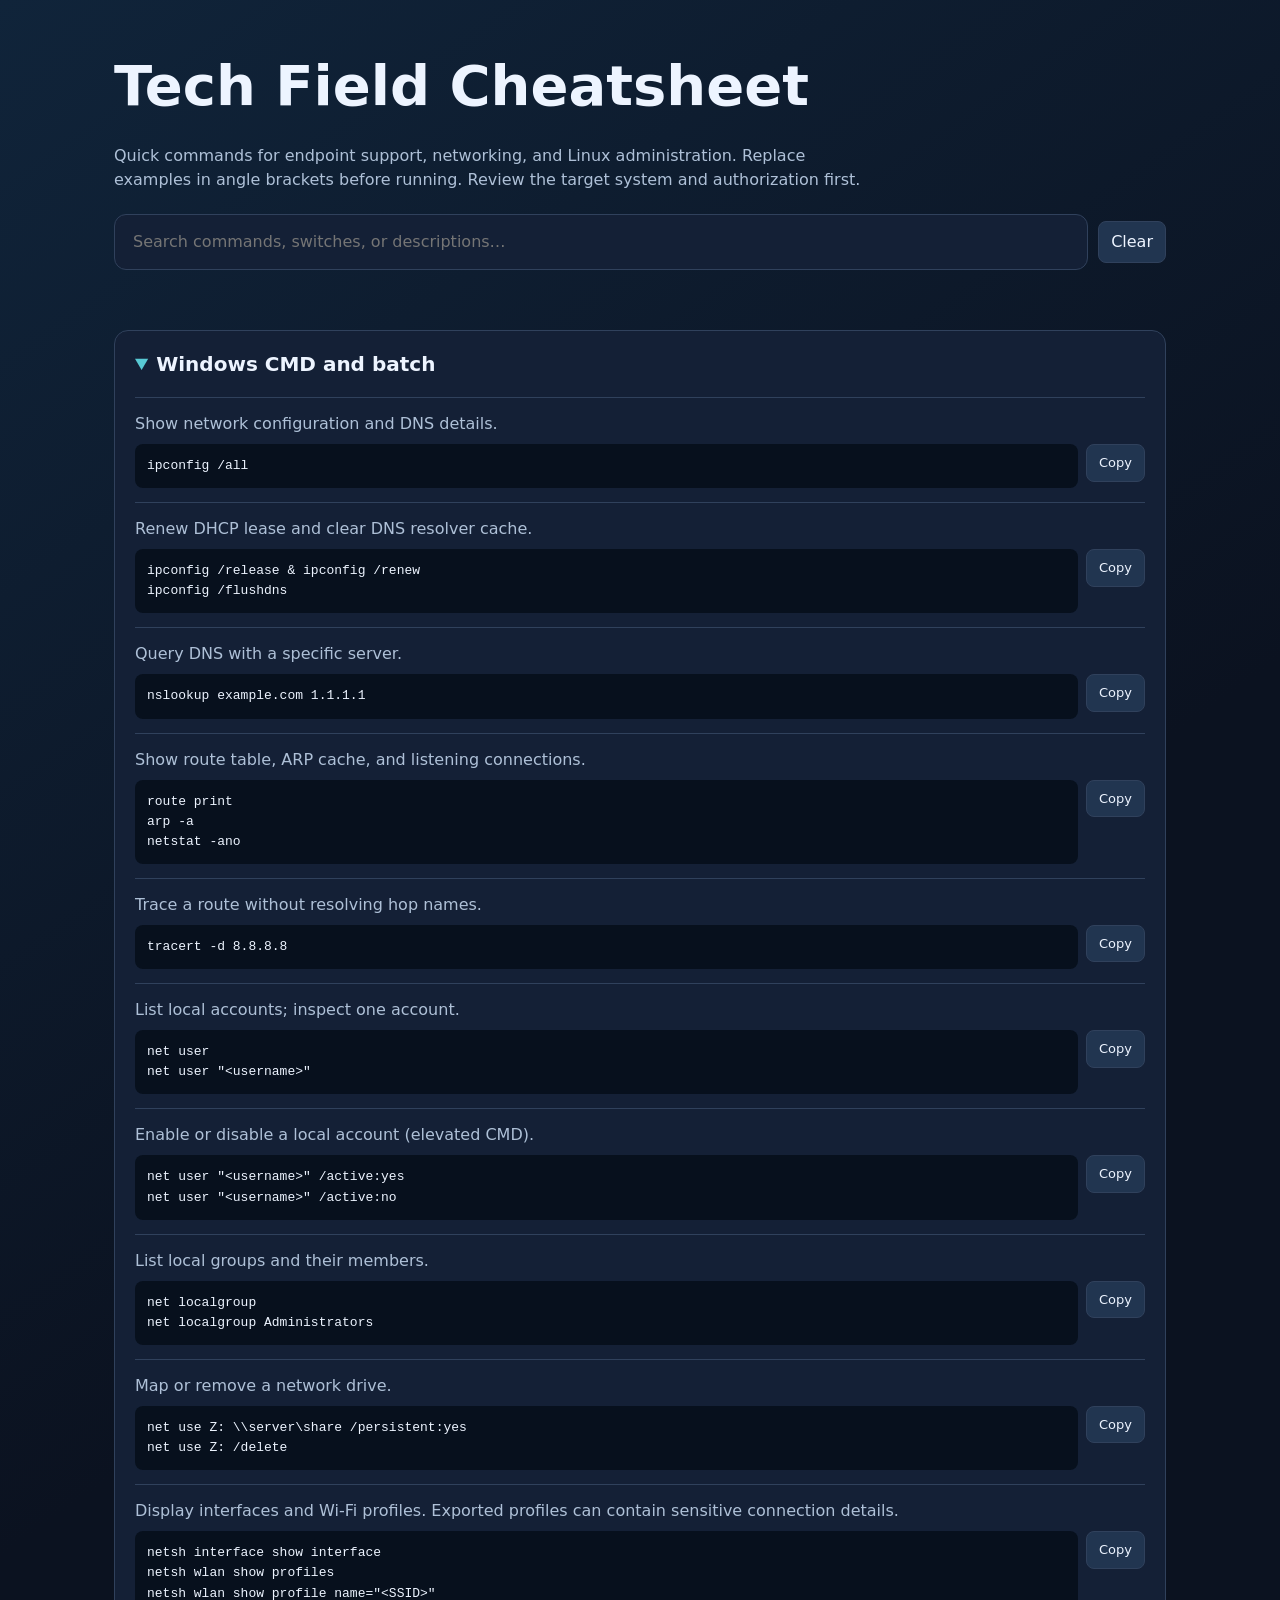
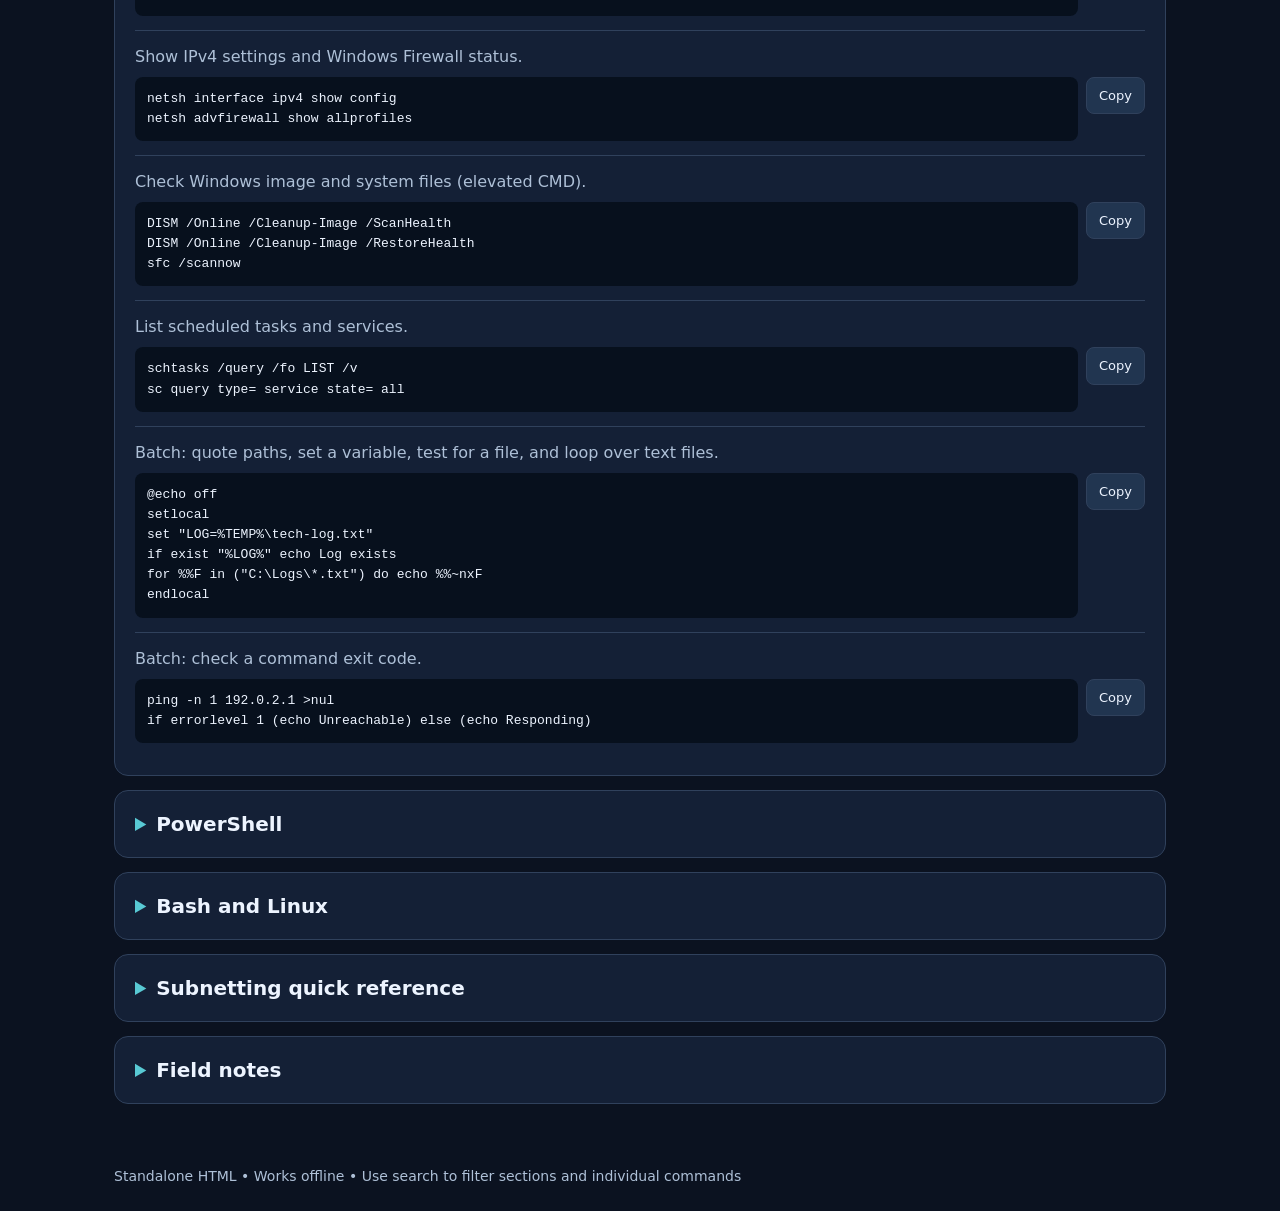
==== Tech.html @ 3a1e3fe8 "Created Tech.html still need authentication method configured" ====
<!doctype html>
<html lang="en">
<head>
<meta charset="utf-8"><meta name="viewport" content="width=device-width, initial-scale=1">
<title>Tech Field Cheatsheet</title>
<style>
:root{color-scheme:dark;--bg:#0b1220;--card:#142036;--line:#30415c;--text:#edf4ff;--muted:#aec0d7;--accent:#58c9d4;--code:#07101d}*{box-sizing:border-box}body{margin:0;background:linear-gradient(145deg,#10243a,#0b1220 42%);font:16px/1.5 system-ui,Segoe UI,sans-serif;color:var(--text)}header,main,footer{max-width:1100px;margin:auto;padding:24px}header{padding-top:44px}h1{font-size:clamp(2rem,5vw,3.5rem);margin:0}h2{margin:0 0 10px;font-size:1.3rem}.lead{color:var(--muted);max-width:750px}input{width:100%;padding:15px 18px;border:1px solid var(--line);border-radius:12px;background:var(--card);color:var(--text);font:inherit}input:focus,button:focus-visible,summary:focus-visible{outline:2px solid var(--accent);outline-offset:2px}.toolbar{display:flex;gap:10px;align-items:center;margin:22px 0}button{cursor:pointer;border:1px solid var(--line);border-radius:8px;background:#213550;color:var(--text);padding:8px 12px;font:inherit}button:hover{border-color:var(--accent)}main{padding-top:0}details{border:1px solid var(--line);border-radius:14px;background:var(--card);margin:14px 0;overflow:hidden}summary{cursor:pointer;padding:18px 20px;font-size:1.25rem;font-weight:700}summary::marker{color:var(--accent)}.content{padding:0 20px 18px}.item{padding:14px 0;border-top:1px solid var(--line)}.item p{margin:0 0 8px;color:var(--muted)}.row{display:flex;align-items:start;gap:8px}.row pre{flex:1;margin:0;overflow:auto;background:var(--code);border-radius:8px;padding:12px;white-space:pre-wrap;overflow-wrap:anywhere}code,pre{font:13px/1.55 ui-monospace,SFMono-Regular,Consolas,monospace}.copy{flex:none;font-size:13px}.note{background:#263449;border-left:3px solid var(--accent);padding:12px 15px;border-radius:5px;color:#d9e8f5}.tablewrap{overflow:auto}table{border-collapse:collapse;width:100%;min-width:530px}th,td{text-align:left;border-bottom:1px solid var(--line);padding:8px}th{color:var(--accent)}.hidden{display:none!important}footer{color:var(--muted);font-size:14px}kbd{background:var(--code);padding:2px 5px;border-radius:3px}
</style>
</head>
<body>
<header><h1>Tech Field Cheatsheet</h1><p class="lead">Quick commands for endpoint support, networking, and Linux administration. Replace examples in angle brackets before running. Review the target system and authorization first.</p><div class="toolbar"><input id="search" type="search" placeholder="Search commands, switches, or descriptions…" aria-label="Search cheatsheet"><button id="clear" type="button">Clear</button></div><p id="count" aria-live="polite"></p></header>
<main>
<details open><summary>Windows CMD and batch</summary><div class="content">
<div class="item"><p>Show network configuration and DNS details.</p><div class="row"><pre><code>ipconfig /all</code></pre></div></div>
<div class="item"><p>Renew DHCP lease and clear DNS resolver cache.</p><div class="row"><pre><code>ipconfig /release &amp; ipconfig /renew
ipconfig /flushdns</code></pre></div></div>
<div class="item"><p>Query DNS with a specific server.</p><div class="row"><pre><code>nslookup example.com 1.1.1.1</code></pre></div></div>
<div class="item"><p>Show route table, ARP cache, and listening connections.</p><div class="row"><pre><code>route print
arp -a
netstat -ano</code></pre></div></div>
<div class="item"><p>Trace a route without resolving hop names.</p><div class="row"><pre><code>tracert -d 8.8.8.8</code></pre></div></div>
<div class="item"><p>List local accounts; inspect one account.</p><div class="row"><pre><code>net user
net user "&lt;username&gt;"</code></pre></div></div>
<div class="item"><p>Enable or disable a local account (elevated CMD).</p><div class="row"><pre><code>net user "&lt;username&gt;" /active:yes
net user "&lt;username&gt;" /active:no</code></pre></div></div>
<div class="item"><p>List local groups and their members.</p><div class="row"><pre><code>net localgroup
net localgroup Administrators</code></pre></div></div>
<div class="item"><p>Map or remove a network drive.</p><div class="row"><pre><code>net use Z: \\server\share /persistent:yes
net use Z: /delete</code></pre></div></div>
<div class="item"><p>Display interfaces and Wi-Fi profiles. Exported profiles can contain sensitive connection details.</p><div class="row"><pre><code>netsh interface show interface
netsh wlan show profiles
netsh wlan show profile name="&lt;SSID&gt;"</code></pre></div></div>
<div class="item"><p>Show IPv4 settings and Windows Firewall status.</p><div class="row"><pre><code>netsh interface ipv4 show config
netsh advfirewall show allprofiles</code></pre></div></div>
<div class="item"><p>Check Windows image and system files (elevated CMD).</p><div class="row"><pre><code>DISM /Online /Cleanup-Image /ScanHealth
DISM /Online /Cleanup-Image /RestoreHealth
sfc /scannow</code></pre></div></div>
<div class="item"><p>List scheduled tasks and services.</p><div class="row"><pre><code>schtasks /query /fo LIST /v
sc query type= service state= all</code></pre></div></div>
<div class="item"><p>Batch: quote paths, set a variable, test for a file, and loop over text files.</p><div class="row"><pre><code>@echo off
setlocal
set "LOG=%TEMP%\tech-log.txt"
if exist "%LOG%" echo Log exists
for %%F in ("C:\Logs\*.txt") do echo %%~nxF
endlocal</code></pre></div></div>
<div class="item"><p>Batch: check a command exit code.</p><div class="row"><pre><code>ping -n 1 192.0.2.1 &gt;nul
if errorlevel 1 (echo Unreachable) else (echo Responding)</code></pre></div></div>
</div></details>
<details><summary>PowerShell</summary><div class="content">
<div class="item"><p>List local users and inspect account flags. Run elevated to change accounts.</p><div class="row"><pre><code>Get-LocalUser
Get-LocalUser -Name "&lt;username&gt;" | Format-List *</code></pre></div></div>
<div class="item"><p>Enable a local account and prevent its password from expiring.</p><div class="row"><pre><code>Enable-LocalUser -Name "&lt;username&gt;"
Set-LocalUser -Name "&lt;username&gt;" -PasswordNeverExpires $true</code></pre></div></div>
<div class="item"><p>Disable a local account or require password expiry again.</p><div class="row"><pre><code>Disable-LocalUser -Name "&lt;username&gt;"
Set-LocalUser -Name "&lt;username&gt;" -PasswordNeverExpires $false</code></pre></div></div>
<div class="item"><p>Legacy WMIC equivalent for local accounts. WMIC may be absent on recent Windows builds; prefer PowerShell above.</p><div class="row"><pre><code>wmic useraccount where "name='Owner' and localaccount=true" set PasswordExpires=False</code></pre></div></div>
<div class="item"><p>Set a local password without putting the password in command history.</p><div class="row"><pre><code>$password = Read-Host "New password" -AsSecureString
Set-LocalUser -Name "&lt;username&gt;" -Password $password</code></pre></div></div>
<div class="item"><p>View IP settings, DNS servers, and network profile.</p><div class="row"><pre><code>Get-NetIPConfiguration
Get-DnsClientServerAddress
Get-NetConnectionProfile</code></pre></div></div>
<div class="item"><p>Test TCP connectivity and DNS resolution.</p><div class="row"><pre><code>Test-NetConnection server.example.com -Port 443
Resolve-DnsName example.com</code></pre></div></div>
<div class="item"><p>Find a process by PID from netstat; inspect services and recent system errors.</p><div class="row"><pre><code>Get-Process -Id &lt;PID&gt;
Get-Service | Where-Object Status -eq Running
Get-WinEvent -FilterHashtable @{LogName='System'; Level=2; StartTime=(Get-Date).AddDays(-1)} -MaxEvents 20</code></pre></div></div>
<div class="item"><p>Export selected process information to CSV.</p><div class="row"><pre><code>Get-Process | Select-Object Name,Id,CPU | Export-Csv "$env:TEMP\processes.csv" -NoTypeInformation</code></pre></div></div>
<div class="item"><p>Search files recursively for text.</p><div class="row"><pre><code>Get-ChildItem C:\Logs -File -Recurse | Select-String -Pattern 'error'</code></pre></div></div>
</div></details>
<details><summary>Bash and Linux</summary><div class="content">
<div class="item"><p>Identify host, kernel, distribution, and current user.</p><div class="row"><pre><code>hostnamectl
cat /etc/os-release
uname -a
id</code></pre></div></div>
<div class="item"><p>List disks, mounts, available space, and memory.</p><div class="row"><pre><code>lsblk -f
df -hT
findmnt
free -h</code></pre></div></div>
<div class="item"><p>Inspect addresses, routes, sockets, and a DNS answer.</p><div class="row"><pre><code>ip -br addr
ip route
ss -tulpn
dig example.com +short</code></pre></div></div>
<div class="item"><p>Test a TCP service and inspect HTTP response headers.</p><div class="row"><pre><code>nc -vz server.example.com 443
curl -I https://example.com</code></pre></div></div>
<div class="item"><p>Inspect services and recent logs on systemd hosts.</p><div class="row"><pre><code>systemctl status ssh
journalctl -u ssh --since "1 hour ago" --no-pager</code></pre></div></div>
<div class="item"><p>Search logs and follow new lines.</p><div class="row"><pre><code>grep -Rni 'error' /var/log 2&gt;/dev/null
tail -f /var/log/syslog</code></pre></div></div>
<div class="item"><p>Locate large directories and files. Run within the intended filesystem.</p><div class="row"><pre><code>du -h -d 1 /var | sort -h
find /var/log -type f -size +100M -print</code></pre></div></div>
<div class="item"><p>Permissions and ownership examples.</p><div class="row"><pre><code>stat /path/to/file
chmod 640 /path/to/file
chown user:group /path/to/file</code></pre></div></div>
<div class="item"><p>Safely quote Bash variables and check command success.</p><div class="row"><pre><code>file="/path/with spaces/report.txt"
if grep -q 'error' "$file"; then echo "Found error"; fi</code></pre></div></div>
<div class="item"><p>Archive and extract a directory.</p><div class="row"><pre><code>tar -czf backup.tar.gz directory/
tar -tzf backup.tar.gz
tar -xzf backup.tar.gz</code></pre></div></div>
<div class="item"><p>Synchronize a directory with a preview first. Trailing slashes affect rsync behavior.</p><div class="row"><pre><code>rsync -avhn source/ destination/
rsync -avh source/ destination/</code></pre></div></div>
</div></details>
<details><summary>Subnetting quick reference</summary><div class="content"><p class="note">IPv4 usable hosts assume a conventional subnet with network and broadcast addresses reserved. /31 is commonly used for point-to-point links; /32 is one host route.</p><div class="tablewrap"><table><thead><tr><th>CIDR</th><th>Mask</th><th>Addresses</th><th>Usable hosts</th><th>Block size in changing octet</th></tr></thead><tbody>
<tr><td>/16</td><td>255.255.0.0</td><td>65,536</td><td>65,534</td><td>1 in 2nd octet</td></tr><tr><td>/24</td><td>255.255.255.0</td><td>256</td><td>254</td><td>1 in 3rd octet</td></tr><tr><td>/25</td><td>255.255.255.128</td><td>128</td><td>126</td><td>128</td></tr><tr><td>/26</td><td>255.255.255.192</td><td>64</td><td>62</td><td>64</td></tr><tr><td>/27</td><td>255.255.255.224</td><td>32</td><td>30</td><td>32</td></tr><tr><td>/28</td><td>255.255.255.240</td><td>16</td><td>14</td><td>16</td></tr><tr><td>/29</td><td>255.255.255.248</td><td>8</td><td>6</td><td>8</td></tr><tr><td>/30</td><td>255.255.255.252</td><td>4</td><td>2</td><td>4</td></tr><tr><td>/31</td><td>255.255.255.254</td><td>2</td><td>2 on point-to-point</td><td>2</td></tr><tr><td>/32</td><td>255.255.255.255</td><td>1</td><td>1 host route</td><td>1</td></tr>
</tbody></table></div><div class="item"><p>Method: block size = 256 minus the mask value in the changing octet. Example: 192.168.10.77/27 has block size 32; .77 falls in .64–.95. Network .64, usable .65–.94, broadcast .95.</p></div><div class="item"><p>Common private IPv4 ranges: 10.0.0.0/8, 172.16.0.0/12, 192.168.0.0/16. Link-local IPv4: 169.254.0.0/16. Loopback: 127.0.0.0/8.</p></div></div></details>
<details><summary>Field notes</summary><div class="content"><p class="note">GitHub Pages publishes static files publicly. A password prompt implemented only in this HTML would expose the content in page source. Place this page in a genuinely access-controlled service if it must remain private. Keep client names, passwords, recovery keys, tokens, and private network diagrams out of a public repository.</p><p>Commands that change users, passwords, files, services, or network settings can interrupt access. Run them with the appropriate privileges and verify scope first. Linux commands assume common GNU/systemd tools; distributions differ.</p></div></details>
</main><footer>Standalone HTML • Works offline • Use search to filter sections and individual commands</footer>
<script>
for(const row of document.querySelectorAll('.row')){const b=document.createElement('button');b.className='copy';b.type='button';b.textContent='Copy';b.setAttribute('aria-label','Copy command');b.addEventListener('click',async()=>{try{await navigator.clipboard.writeText(row.querySelector('code').innerText);b.textContent='Copied';setTimeout(()=>b.textContent='Copy',1400)}catch{b.textContent='Select text';setTimeout(()=>b.textContent='Copy',1800)}});row.append(b)}
const input=document.querySelector('#search'),count=document.querySelector('#count');function filter(){const q=input.value.trim().toLowerCase();let visible=0;for(const section of document.querySelectorAll('main details')){const items=[...section.querySelectorAll('.item')];if(!items.length){section.classList.toggle('hidden',!!q&&!section.textContent.toLowerCase().includes(q));continue}let hits=0;for(const item of items){const match=!q||item.textContent.toLowerCase().includes(q)||section.querySelector('summary').textContent.toLowerCase().includes(q);item.classList.toggle('hidden',!match);if(match)hits++}section.classList.toggle('hidden',hits===0);if(q&&hits)section.open=true;visible+=hits}count.textContent=q?`${visible} matching entries`:''}input.addEventListener('input',filter);document.querySelector('#clear').addEventListener('click',()=>{input.value='';filter();input.focus()});
</script>
</body></html>
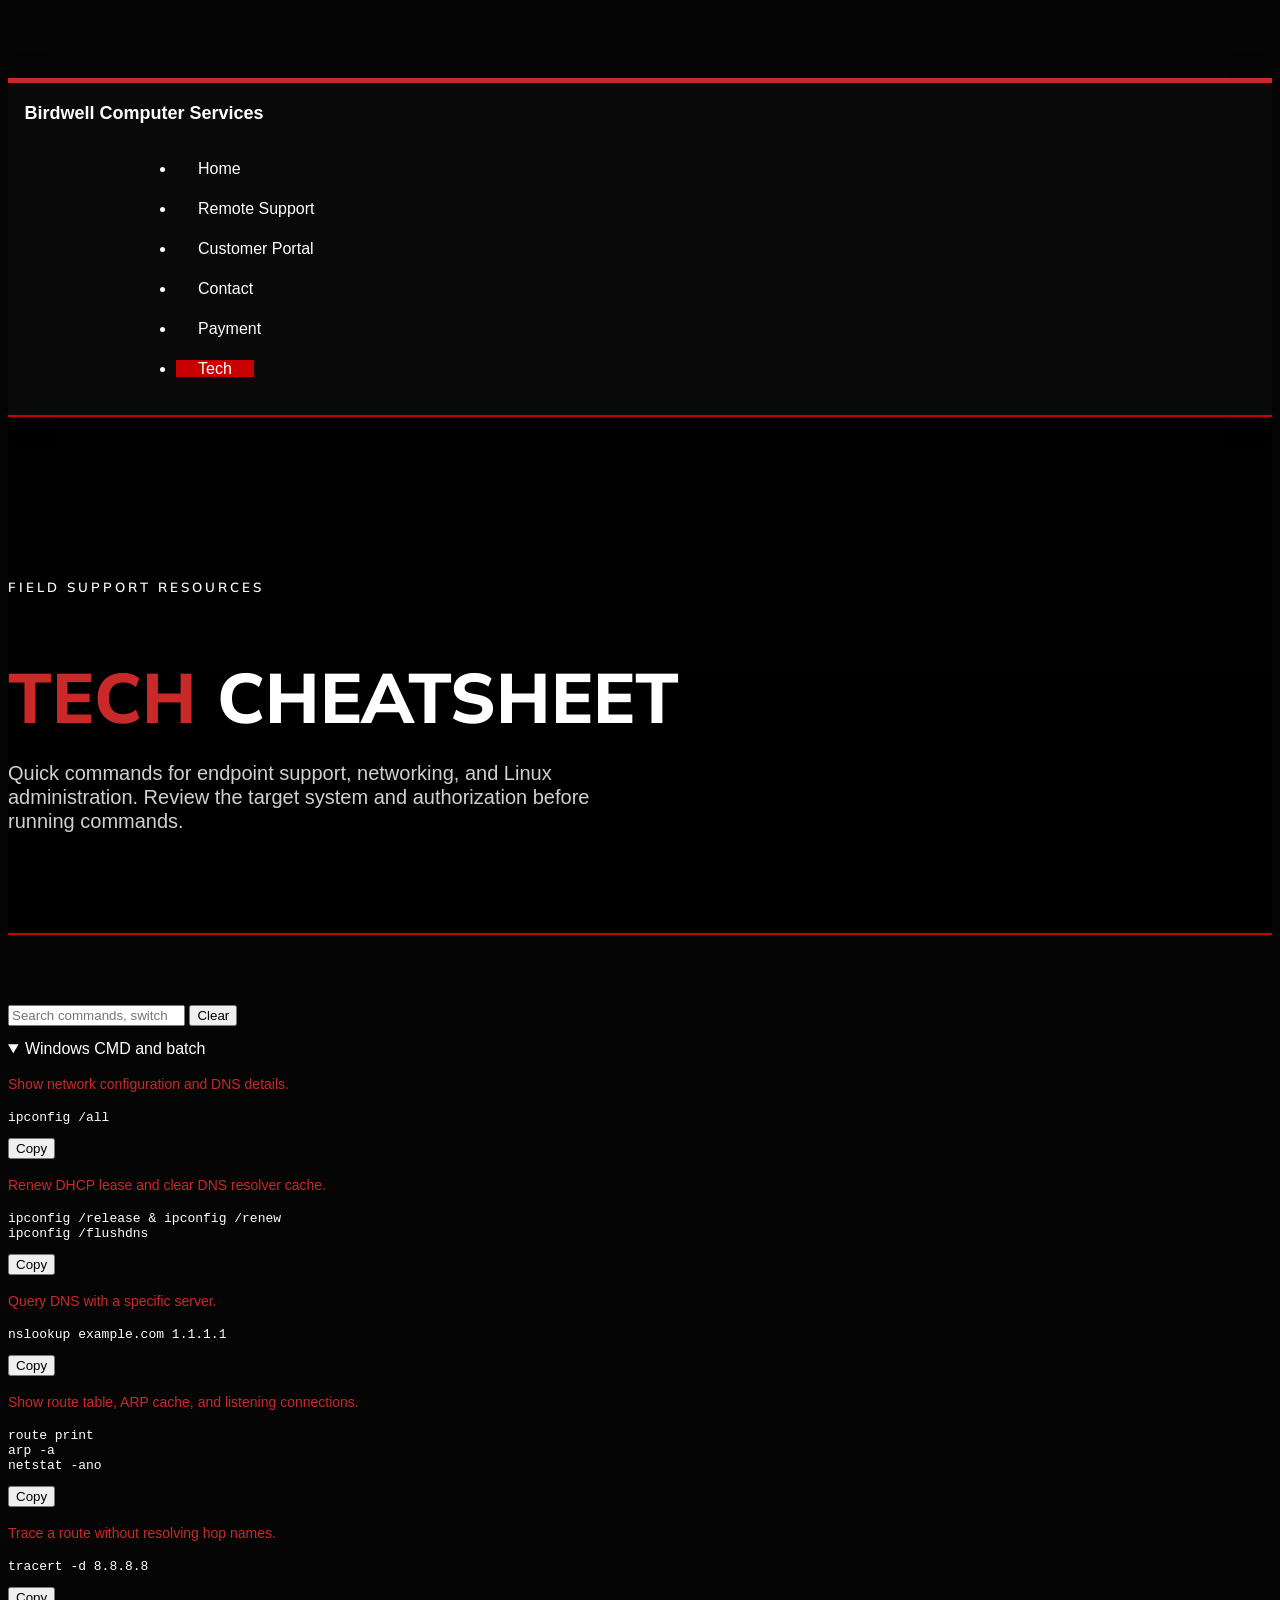
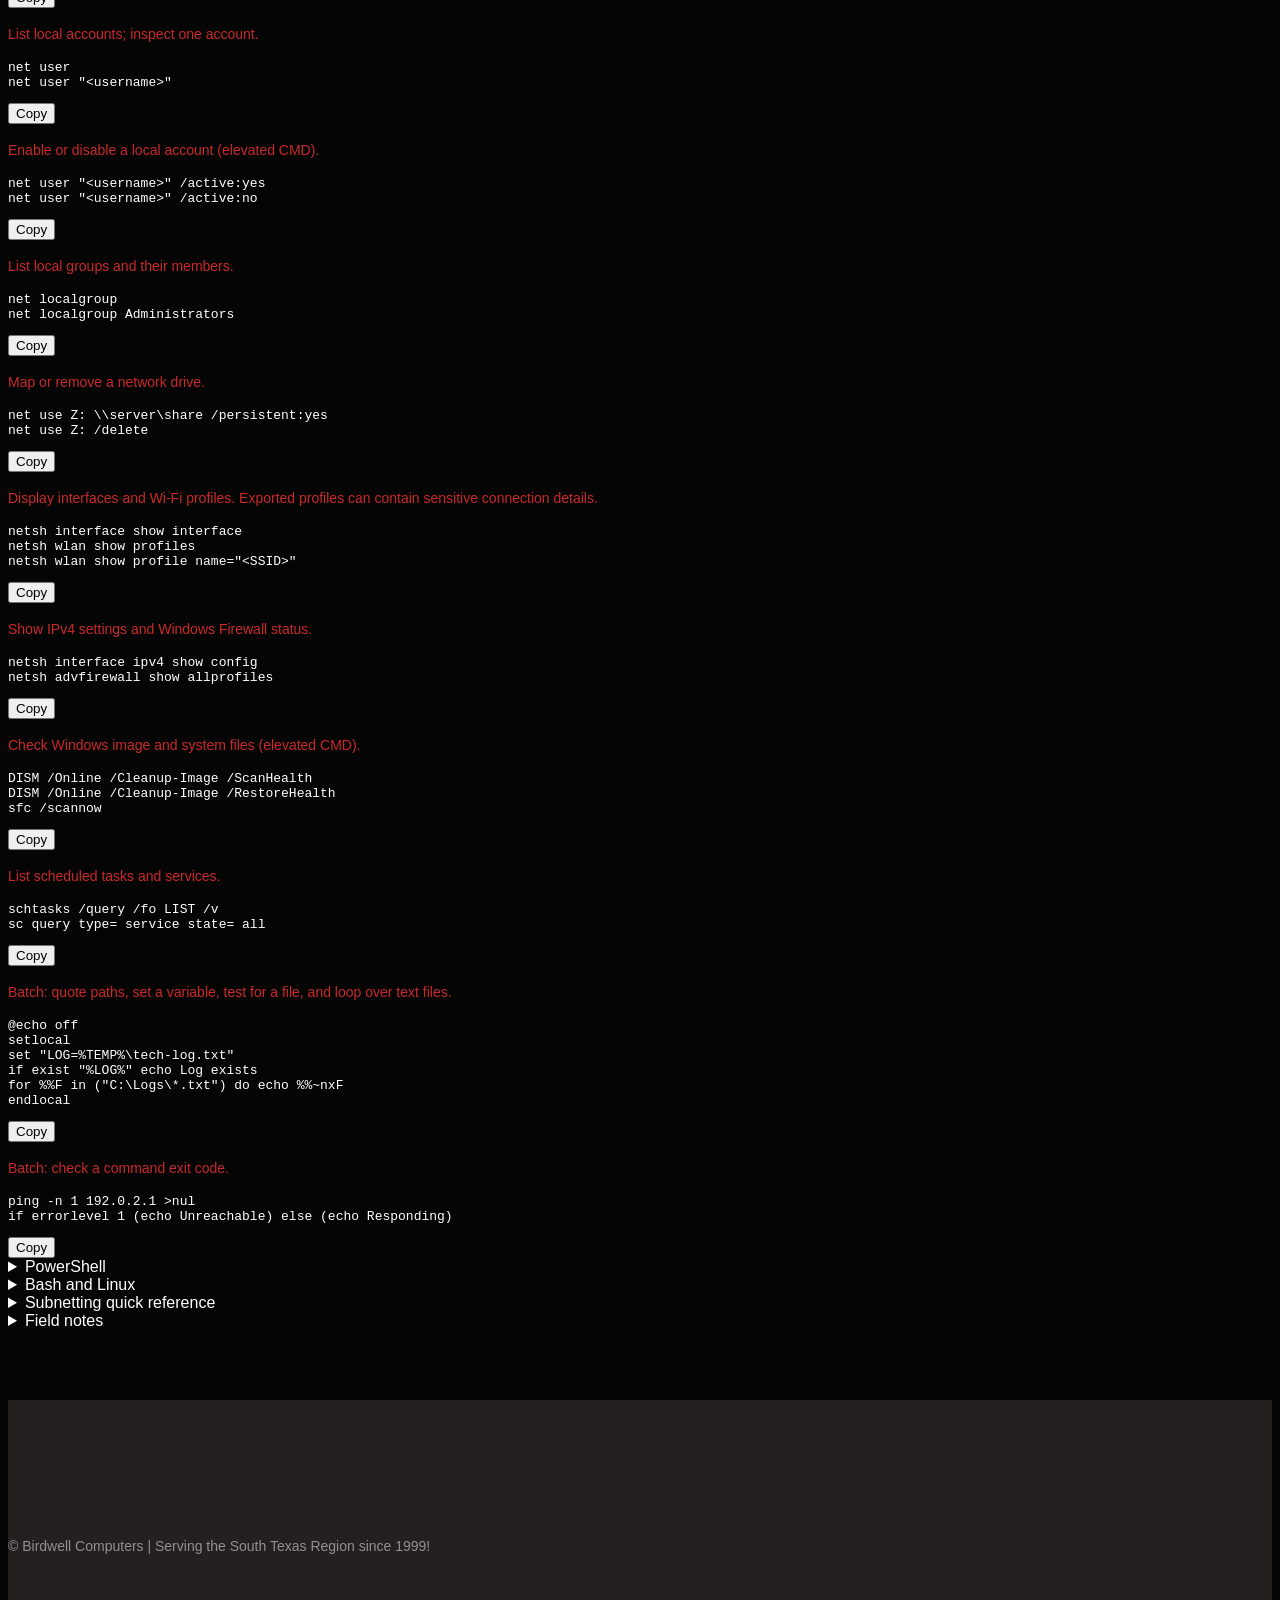
==== commit 2d1eb967: "Commented and converted to use Raina's Styles sheets. I just copied and pasted and adapted for the a" ====
--- a/Tech.html
+++ b/Tech.html
@@ -1,111 +1,715 @@
 <!doctype html>
 <html lang="en">
-<head>
-<meta charset="utf-8"><meta name="viewport" content="width=device-width, initial-scale=1">
-<title>Tech Field Cheatsheet</title>
-<style>
-:root{color-scheme:dark;--bg:#0b1220;--card:#142036;--line:#30415c;--text:#edf4ff;--muted:#aec0d7;--accent:#58c9d4;--code:#07101d}*{box-sizing:border-box}body{margin:0;background:linear-gradient(145deg,#10243a,#0b1220 42%);font:16px/1.5 system-ui,Segoe UI,sans-serif;color:var(--text)}header,main,footer{max-width:1100px;margin:auto;padding:24px}header{padding-top:44px}h1{font-size:clamp(2rem,5vw,3.5rem);margin:0}h2{margin:0 0 10px;font-size:1.3rem}.lead{color:var(--muted);max-width:750px}input{width:100%;padding:15px 18px;border:1px solid var(--line);border-radius:12px;background:var(--card);color:var(--text);font:inherit}input:focus,button:focus-visible,summary:focus-visible{outline:2px solid var(--accent);outline-offset:2px}.toolbar{display:flex;gap:10px;align-items:center;margin:22px 0}button{cursor:pointer;border:1px solid var(--line);border-radius:8px;background:#213550;color:var(--text);padding:8px 12px;font:inherit}button:hover{border-color:var(--accent)}main{padding-top:0}details{border:1px solid var(--line);border-radius:14px;background:var(--card);margin:14px 0;overflow:hidden}summary{cursor:pointer;padding:18px 20px;font-size:1.25rem;font-weight:700}summary::marker{color:var(--accent)}.content{padding:0 20px 18px}.item{padding:14px 0;border-top:1px solid var(--line)}.item p{margin:0 0 8px;color:var(--muted)}.row{display:flex;align-items:start;gap:8px}.row pre{flex:1;margin:0;overflow:auto;background:var(--code);border-radius:8px;padding:12px;white-space:pre-wrap;overflow-wrap:anywhere}code,pre{font:13px/1.55 ui-monospace,SFMono-Regular,Consolas,monospace}.copy{flex:none;font-size:13px}.note{background:#263449;border-left:3px solid var(--accent);padding:12px 15px;border-radius:5px;color:#d9e8f5}.tablewrap{overflow:auto}table{border-collapse:collapse;width:100%;min-width:530px}th,td{text-align:left;border-bottom:1px solid var(--line);padding:8px}th{color:var(--accent)}.hidden{display:none!important}footer{color:var(--muted);font-size:14px}kbd{background:var(--code);padding:2px 5px;border-radius:3px}
-</style>
-</head>
-<body>
-<header><h1>Tech Field Cheatsheet</h1><p class="lead">Quick commands for endpoint support, networking, and Linux administration. Replace examples in angle brackets before running. Review the target system and authorization first.</p><div class="toolbar"><input id="search" type="search" placeholder="Search commands, switches, or descriptions…" aria-label="Search cheatsheet"><button id="clear" type="button">Clear</button></div><p id="count" aria-live="polite"></p></header>
-<main>
-<details open><summary>Windows CMD and batch</summary><div class="content">
-<div class="item"><p>Show network configuration and DNS details.</p><div class="row"><pre><code>ipconfig /all</code></pre></div></div>
-<div class="item"><p>Renew DHCP lease and clear DNS resolver cache.</p><div class="row"><pre><code>ipconfig /release &amp; ipconfig /renew
-ipconfig /flushdns</code></pre></div></div>
-<div class="item"><p>Query DNS with a specific server.</p><div class="row"><pre><code>nslookup example.com 1.1.1.1</code></pre></div></div>
-<div class="item"><p>Show route table, ARP cache, and listening connections.</p><div class="row"><pre><code>route print
+  <head>
+    <meta charset="utf-8">
+    <meta name="viewport" content="width=device-width, initial-scale=1">
+    <title>Tech Resources | Birdwell Computer Services</title>
+      <!-- Bootstrap & Template CSS -->
+  <link rel="stylesheet" href="assets/css/bootstrap.min.css">
+  <link rel="stylesheet" href="assets/css/font-awesome.min.css">
+  <link rel="stylesheet" href="assets/css/owl.carousel.css">
+  <link rel="stylesheet" href="assets/css/owl.theme.default.min.css">
+  <link rel="stylesheet" href="assets/css/templatemo-style.css">
+  <link rel="stylesheet" href="assets/css/style.css">
+  <link rel="icon" type="image/x-icon" href="assets/images/Logo2.ico">
+
+    <!--<style>
+      :root {
+        color-scheme: dark;
+        --bg: #0b1220;
+        --card: #142036;
+        --line: #30415c;
+        --text: #edf4ff;
+        --muted: #aec0d7;
+        --accent: #58c9d4;
+        --code: #07101d
+      }
+
+      * {
+        box-sizing: border-box
+      }
+
+      body {
+        margin: 0;
+        background: linear-gradient(145deg, #10243a, #0b1220 42%);
+        font: 16px/1.5 system-ui, Segoe UI, sans-serif;
+        color: var(--text)
+      }
+
+      header,
+      main,
+      footer {
+        max-width: 1100px;
+        margin: auto;
+        padding: 24px
+      }
+
+      header {
+        padding-top: 44px
+      }
+
+      h1 {
+        font-size: clamp(2rem, 5vw, 3.5rem);
+        margin: 0
+      }
+
+      h2 {
+        margin: 0 0 10px;
+        font-size: 1.3rem
+      }
+
+      .lead {
+        color: var(--muted);
+        max-width: 750px
+      }
+
+      input {
+        width: 100%;
+        padding: 15px 18px;
+        border: 1px solid var(--line);
+        border-radius: 12px;
+        background: var(--card);
+        color: var(--text);
+        font: inherit
+      }
+
+      input:focus,
+      button:focus-visible,
+      summary:focus-visible {
+        outline: 2px solid var(--accent);
+        outline-offset: 2px
+      }
+
+      .toolbar {
+        display: flex;
+        gap: 10px;
+        align-items: center;
+        margin: 22px 0
+      }
+
+      button {
+        cursor: pointer;
+        border: 1px solid var(--line);
+        border-radius: 8px;
+        background: #213550;
+        color: var(--text);
+        padding: 8px 12px;
+        font: inherit
+      }
+
+      button:hover {
+        border-color: var(--accent)
+      }
+
+      main {
+        padding-top: 0
+      }
+
+      details {
+        border: 1px solid var(--line);
+        border-radius: 14px;
+        background: var(--card);
+        margin: 14px 0;
+        overflow: hidden
+      }
+
+      summary {
+        cursor: pointer;
+        padding: 18px 20px;
+        font-size: 1.25rem;
+        font-weight: 700
+      }
+
+      summary::marker {
+        color: var(--accent)
+      }
+
+      .content {
+        padding: 0 20px 18px
+      }
+
+      .item {
+        padding: 14px 0;
+        border-top: 1px solid var(--line)
+      }
+
+      .item p {
+        margin: 0 0 8px;
+        color: var(--muted)
+      }
+
+      .row {
+        display: flex;
+        align-items: start;
+        gap: 8px
+      }
+
+      .row pre {
+        flex: 1;
+        margin: 0;
+        overflow: auto;
+        background: var(--code);
+        border-radius: 8px;
+        padding: 12px;
+        white-space: pre-wrap;
+        overflow-wrap: anywhere
+      }
+
+      code,
+      pre {
+        font: 13px/1.55 ui-monospace, SFMono-Regular, Consolas, monospace
+      }
+
+      .copy {
+        flex: none;
+        font-size: 13px
+      }
+
+      .note {
+        background: #263449;
+        border-left: 3px solid var(--accent);
+        padding: 12px 15px;
+        border-radius: 5px;
+        color: #d9e8f5
+      }
+
+      .tablewrap {
+        overflow: auto
+      }
+
+      table {
+        border-collapse: collapse;
+        width: 100%;
+        min-width: 530px
+      }
+
+      th,
+      td {
+        text-align: left;
+        border-bottom: 1px solid var(--line);
+        padding: 8px
+      }
+
+      th {
+        color: var(--accent)
+      }
+
+      .hidden {
+        display: none !important
+      }
+
+      footer {
+        color: var(--muted);
+        font-size: 14px
+      }
+
+      kbd {
+        background: var(--code);
+        padding: 2px 5px;
+        border-radius: 3px
+      }
+    </style>-->
+  </head>
+  <body id="top" data-spy="scroll" data-target=".navbar-collapse" data-offset="50">
+    <!-- MARK: NAVBAR -->
+    <section class="navbar custom-navbar navbar-fixed-top" role="navigation">
+      <div class="container">
+        <div class="navbar-header">
+          <button class="navbar-toggle" data-toggle="collapse" data-target=".navbar-collapse" type="button">
+            <span class="icon icon-bar"></span>
+            <span class="icon icon-bar"></span>
+            <span class="icon icon-bar"></span>
+          </button>
+          <a href="index.html" class="navbar-brand">Birdwell Computer Services</a>
+        </div>
+        <div class="collapse navbar-collapse">
+          <ul class="nav navbar-nav navbar-nav-first">
+            <li><a href="index.html">Home</a></li>
+            <li><a href="remoteSupport.html">Remote Support</a></li>
+            <li><a href="https://bcs.servicedesk.atera.com/login?redirectTo=%2F" target="_blank" rel="noopener">Customer Portal</a></li>
+            <li><a href="contact.html">Contact</a></li>
+            <li><a href="pay.html">Payment</a></li>
+            <li class="active"><a href="Tech.html">Tech</a></li>
+          </ul>
+        </div>
+      </div>
+    </section>
+
+    <!-- MARK: TECH RESOURCES HERO -->
+    <section class="payment-hero">
+      <div class="container">
+        <h5>FIELD SUPPORT RESOURCES</h5>
+        <h1>TECH <span>CHEATSHEET</span></h1>
+        <p>Quick commands for endpoint support, networking, and Linux administration. Review the target system and authorization before running commands.</p>
+      </div>
+    </section>
+
+    <!-- MARK: TECH CHEATSHEET -->
+    <main class="payment-section">
+      <div class="container">
+        <div class="row">
+          <div class="col-md-12">
+            <div class="input-group">
+              <input id="search" class="form-control" type="search" placeholder="Search commands, switches, or descriptions..." aria-label="Search cheatsheet">
+              <span class="input-group-btn">
+                <button id="clear" class="btn btn-danger" type="button">Clear</button>
+              </span>
+            </div>
+            <p id="count" aria-live="polite"></p>
+          </div>
+        </div>
+        <div class="row">
+          <div class="col-md-12">
+      <!-- MARK: WINDOWS CMD AND BATCH -->
+      <details class="panel panel-danger" open>
+        <summary class="panel-heading">Windows CMD and batch</summary>
+        <div class="content panel-body">
+          <div class="item">
+            <p>Show network configuration and DNS details.</p>
+            <div class="row">
+              <pre><code>ipconfig /all</code></pre>
+            </div>
+          </div>
+          <div class="item">
+            <p>Renew DHCP lease and clear DNS resolver cache.</p>
+            <div class="row">
+              <pre><code>ipconfig /release &amp; ipconfig /renew
+ipconfig /flushdns</code></pre>
+            </div>
+          </div>
+          <div class="item">
+            <p>Query DNS with a specific server.</p>
+            <div class="row">
+              <pre><code>nslookup example.com 1.1.1.1</code></pre>
+            </div>
+          </div>
+          <div class="item">
+            <p>Show route table, ARP cache, and listening connections.</p>
+            <div class="row">
+              <pre><code>route print
 arp -a
-netstat -ano</code></pre></div></div>
-<div class="item"><p>Trace a route without resolving hop names.</p><div class="row"><pre><code>tracert -d 8.8.8.8</code></pre></div></div>
-<div class="item"><p>List local accounts; inspect one account.</p><div class="row"><pre><code>net user
-net user "&lt;username&gt;"</code></pre></div></div>
-<div class="item"><p>Enable or disable a local account (elevated CMD).</p><div class="row"><pre><code>net user "&lt;username&gt;" /active:yes
-net user "&lt;username&gt;" /active:no</code></pre></div></div>
-<div class="item"><p>List local groups and their members.</p><div class="row"><pre><code>net localgroup
-net localgroup Administrators</code></pre></div></div>
-<div class="item"><p>Map or remove a network drive.</p><div class="row"><pre><code>net use Z: \\server\share /persistent:yes
-net use Z: /delete</code></pre></div></div>
-<div class="item"><p>Display interfaces and Wi-Fi profiles. Exported profiles can contain sensitive connection details.</p><div class="row"><pre><code>netsh interface show interface
+netstat -ano</code></pre>
+            </div>
+          </div>
+          <div class="item">
+            <p>Trace a route without resolving hop names.</p>
+            <div class="row">
+              <pre><code>tracert -d 8.8.8.8</code></pre>
+            </div>
+          </div>
+          <div class="item">
+            <p>List local accounts; inspect one account.</p>
+            <div class="row">
+              <pre><code>net user
+net user "&lt;username&gt;"</code></pre>
+            </div>
+          </div>
+          <div class="item">
+            <p>Enable or disable a local account (elevated CMD).</p>
+            <div class="row">
+              <pre><code>net user "&lt;username&gt;" /active:yes
+net user "&lt;username&gt;" /active:no</code></pre>
+            </div>
+          </div>
+          <div class="item">
+            <p>List local groups and their members.</p>
+            <div class="row">
+              <pre><code>net localgroup
+net localgroup Administrators</code></pre>
+            </div>
+          </div>
+          <div class="item">
+            <p>Map or remove a network drive.</p>
+            <div class="row">
+              <pre><code>net use Z: \\server\share /persistent:yes
+net use Z: /delete</code></pre>
+            </div>
+          </div>
+          <div class="item">
+            <p>Display interfaces and Wi-Fi profiles. Exported profiles can contain sensitive connection details.</p>
+            <div class="row">
+              <pre><code>netsh interface show interface
 netsh wlan show profiles
-netsh wlan show profile name="&lt;SSID&gt;"</code></pre></div></div>
-<div class="item"><p>Show IPv4 settings and Windows Firewall status.</p><div class="row"><pre><code>netsh interface ipv4 show config
-netsh advfirewall show allprofiles</code></pre></div></div>
-<div class="item"><p>Check Windows image and system files (elevated CMD).</p><div class="row"><pre><code>DISM /Online /Cleanup-Image /ScanHealth
+netsh wlan show profile name="&lt;SSID&gt;"</code></pre>
+            </div>
+          </div>
+          <div class="item">
+            <p>Show IPv4 settings and Windows Firewall status.</p>
+            <div class="row">
+              <pre><code>netsh interface ipv4 show config
+netsh advfirewall show allprofiles</code></pre>
+            </div>
+          </div>
+          <div class="item">
+            <p>Check Windows image and system files (elevated CMD).</p>
+            <div class="row">
+              <pre><code>DISM /Online /Cleanup-Image /ScanHealth
 DISM /Online /Cleanup-Image /RestoreHealth
-sfc /scannow</code></pre></div></div>
-<div class="item"><p>List scheduled tasks and services.</p><div class="row"><pre><code>schtasks /query /fo LIST /v
-sc query type= service state= all</code></pre></div></div>
-<div class="item"><p>Batch: quote paths, set a variable, test for a file, and loop over text files.</p><div class="row"><pre><code>@echo off
+sfc /scannow</code></pre>
+            </div>
+          </div>
+          <div class="item">
+            <p>List scheduled tasks and services.</p>
+            <div class="row">
+              <pre><code>schtasks /query /fo LIST /v
+sc query type= service state= all</code></pre>
+            </div>
+          </div>
+          <div class="item">
+            <p>Batch: quote paths, set a variable, test for a file, and loop over text files.</p>
+            <div class="row">
+              <pre><code>@echo off
 setlocal
 set "LOG=%TEMP%\tech-log.txt"
 if exist "%LOG%" echo Log exists
 for %%F in ("C:\Logs\*.txt") do echo %%~nxF
-endlocal</code></pre></div></div>
-<div class="item"><p>Batch: check a command exit code.</p><div class="row"><pre><code>ping -n 1 192.0.2.1 &gt;nul
-if errorlevel 1 (echo Unreachable) else (echo Responding)</code></pre></div></div>
-</div></details>
-<details><summary>PowerShell</summary><div class="content">
-<div class="item"><p>List local users and inspect account flags. Run elevated to change accounts.</p><div class="row"><pre><code>Get-LocalUser
-Get-LocalUser -Name "&lt;username&gt;" | Format-List *</code></pre></div></div>
-<div class="item"><p>Enable a local account and prevent its password from expiring.</p><div class="row"><pre><code>Enable-LocalUser -Name "&lt;username&gt;"
-Set-LocalUser -Name "&lt;username&gt;" -PasswordNeverExpires $true</code></pre></div></div>
-<div class="item"><p>Disable a local account or require password expiry again.</p><div class="row"><pre><code>Disable-LocalUser -Name "&lt;username&gt;"
-Set-LocalUser -Name "&lt;username&gt;" -PasswordNeverExpires $false</code></pre></div></div>
-<div class="item"><p>Legacy WMIC equivalent for local accounts. WMIC may be absent on recent Windows builds; prefer PowerShell above.</p><div class="row"><pre><code>wmic useraccount where "name='Owner' and localaccount=true" set PasswordExpires=False</code></pre></div></div>
-<div class="item"><p>Set a local password without putting the password in command history.</p><div class="row"><pre><code>$password = Read-Host "New password" -AsSecureString
-Set-LocalUser -Name "&lt;username&gt;" -Password $password</code></pre></div></div>
-<div class="item"><p>View IP settings, DNS servers, and network profile.</p><div class="row"><pre><code>Get-NetIPConfiguration
+endlocal</code></pre>
+            </div>
+          </div>
+          <div class="item">
+            <p>Batch: check a command exit code.</p>
+            <div class="row">
+              <pre><code>ping -n 1 192.0.2.1 &gt;nul
+if errorlevel 1 (echo Unreachable) else (echo Responding)</code></pre>
+            </div>
+          </div>
+        </div>
+      </details>
+      <!-- MARK: POWERSHELL -->
+      <details class="panel panel-danger">
+        <summary class="panel-heading">PowerShell</summary>
+        <div class="content panel-body">
+          <div class="item">
+            <p>List local users and inspect account flags. Run elevated to change accounts.</p>
+            <div class="row">
+              <pre><code>Get-LocalUser
+Get-LocalUser -Name "&lt;username&gt;" | Format-List *</code></pre>
+            </div>
+          </div>
+          <div class="item">
+            <p>Enable a local account and prevent its password from expiring.</p>
+            <div class="row">
+              <pre><code>Enable-LocalUser -Name "&lt;username&gt;"
+Set-LocalUser -Name "&lt;username&gt;" -PasswordNeverExpires $true</code></pre>
+            </div>
+          </div>
+          <div class="item">
+            <p>Disable a local account or require password expiry again.</p>
+            <div class="row">
+              <pre><code>Disable-LocalUser -Name "&lt;username&gt;"
+Set-LocalUser -Name "&lt;username&gt;" -PasswordNeverExpires $false</code></pre>
+            </div>
+          </div>
+          <div class="item">
+            <p>Legacy WMIC equivalent for local accounts. WMIC may be absent on recent Windows builds; prefer PowerShell above.</p>
+            <div class="row">
+              <pre><code>wmic useraccount where "name='Owner' and localaccount=true" set PasswordExpires=False</code></pre>
+            </div>
+          </div>
+          <div class="item">
+            <p>Set a local password without putting the password in command history.</p>
+            <div class="row">
+              <pre><code>$password = Read-Host "New password" -AsSecureString
+Set-LocalUser -Name "&lt;username&gt;" -Password $password</code></pre>
+            </div>
+          </div>
+          <div class="item">
+            <p>View IP settings, DNS servers, and network profile.</p>
+            <div class="row">
+              <pre><code>Get-NetIPConfiguration
 Get-DnsClientServerAddress
-Get-NetConnectionProfile</code></pre></div></div>
-<div class="item"><p>Test TCP connectivity and DNS resolution.</p><div class="row"><pre><code>Test-NetConnection server.example.com -Port 443
-Resolve-DnsName example.com</code></pre></div></div>
-<div class="item"><p>Find a process by PID from netstat; inspect services and recent system errors.</p><div class="row"><pre><code>Get-Process -Id &lt;PID&gt;
+Get-NetConnectionProfile</code></pre>
+            </div>
+          </div>
+          <div class="item">
+            <p>Test TCP connectivity and DNS resolution.</p>
+            <div class="row">
+              <pre><code>Test-NetConnection server.example.com -Port 443
+Resolve-DnsName example.com</code></pre>
+            </div>
+          </div>
+          <div class="item">
+            <p>Find a process by PID from netstat; inspect services and recent system errors.</p>
+            <div class="row">
+              <pre><code>Get-Process -Id &lt;PID&gt;
 Get-Service | Where-Object Status -eq Running
-Get-WinEvent -FilterHashtable @{LogName='System'; Level=2; StartTime=(Get-Date).AddDays(-1)} -MaxEvents 20</code></pre></div></div>
-<div class="item"><p>Export selected process information to CSV.</p><div class="row"><pre><code>Get-Process | Select-Object Name,Id,CPU | Export-Csv "$env:TEMP\processes.csv" -NoTypeInformation</code></pre></div></div>
-<div class="item"><p>Search files recursively for text.</p><div class="row"><pre><code>Get-ChildItem C:\Logs -File -Recurse | Select-String -Pattern 'error'</code></pre></div></div>
-</div></details>
-<details><summary>Bash and Linux</summary><div class="content">
-<div class="item"><p>Identify host, kernel, distribution, and current user.</p><div class="row"><pre><code>hostnamectl
+Get-WinEvent -FilterHashtable @{LogName='System'; Level=2; StartTime=(Get-Date).AddDays(-1)} -MaxEvents 20</code></pre>
+            </div>
+          </div>
+          <div class="item">
+            <p>Export selected process information to CSV.</p>
+            <div class="row">
+              <pre><code>Get-Process | Select-Object Name,Id,CPU | Export-Csv "$env:TEMP\processes.csv" -NoTypeInformation</code></pre>
+            </div>
+          </div>
+          <div class="item">
+            <p>Search files recursively for text.</p>
+            <div class="row">
+              <pre><code>Get-ChildItem C:\Logs -File -Recurse | Select-String -Pattern 'error'</code></pre>
+            </div>
+          </div>
+        </div>
+      </details>
+      <!-- MARK: BASH AND LINUX -->
+      <details class="panel panel-danger">
+        <summary class="panel-heading">Bash and Linux</summary>
+        <div class="content panel-body">
+          <div class="item">
+            <p>Identify host, kernel, distribution, and current user.</p>
+            <div class="row">
+              <pre><code>hostnamectl
 cat /etc/os-release
 uname -a
-id</code></pre></div></div>
-<div class="item"><p>List disks, mounts, available space, and memory.</p><div class="row"><pre><code>lsblk -f
+id</code></pre>
+            </div>
+          </div>
+          <div class="item">
+            <p>List disks, mounts, available space, and memory.</p>
+            <div class="row">
+              <pre><code>lsblk -f
 df -hT
 findmnt
-free -h</code></pre></div></div>
-<div class="item"><p>Inspect addresses, routes, sockets, and a DNS answer.</p><div class="row"><pre><code>ip -br addr
+free -h</code></pre>
+            </div>
+          </div>
+          <div class="item">
+            <p>Inspect addresses, routes, sockets, and a DNS answer.</p>
+            <div class="row">
+              <pre><code>ip -br addr
 ip route
 ss -tulpn
-dig example.com +short</code></pre></div></div>
-<div class="item"><p>Test a TCP service and inspect HTTP response headers.</p><div class="row"><pre><code>nc -vz server.example.com 443
-curl -I https://example.com</code></pre></div></div>
-<div class="item"><p>Inspect services and recent logs on systemd hosts.</p><div class="row"><pre><code>systemctl status ssh
-journalctl -u ssh --since "1 hour ago" --no-pager</code></pre></div></div>
-<div class="item"><p>Search logs and follow new lines.</p><div class="row"><pre><code>grep -Rni 'error' /var/log 2&gt;/dev/null
-tail -f /var/log/syslog</code></pre></div></div>
-<div class="item"><p>Locate large directories and files. Run within the intended filesystem.</p><div class="row"><pre><code>du -h -d 1 /var | sort -h
-find /var/log -type f -size +100M -print</code></pre></div></div>
-<div class="item"><p>Permissions and ownership examples.</p><div class="row"><pre><code>stat /path/to/file
+dig example.com +short</code></pre>
+            </div>
+          </div>
+          <div class="item">
+            <p>Test a TCP service and inspect HTTP response headers.</p>
+            <div class="row">
+              <pre><code>nc -vz server.example.com 443
+curl -I https://example.com</code></pre>
+            </div>
+          </div>
+          <div class="item">
+            <p>Inspect services and recent logs on systemd hosts.</p>
+            <div class="row">
+              <pre><code>systemctl status ssh
+journalctl -u ssh --since "1 hour ago" --no-pager</code></pre>
+            </div>
+          </div>
+          <div class="item">
+            <p>Search logs and follow new lines.</p>
+            <div class="row">
+              <pre><code>grep -Rni 'error' /var/log 2&gt;/dev/null
+tail -f /var/log/syslog</code></pre>
+            </div>
+          </div>
+          <div class="item">
+            <p>Locate large directories and files. Run within the intended filesystem.</p>
+            <div class="row">
+              <pre><code>du -h -d 1 /var | sort -h
+find /var/log -type f -size +100M -print</code></pre>
+            </div>
+          </div>
+          <div class="item">
+            <p>Permissions and ownership examples.</p>
+            <div class="row">
+              <pre><code>stat /path/to/file
 chmod 640 /path/to/file
-chown user:group /path/to/file</code></pre></div></div>
-<div class="item"><p>Safely quote Bash variables and check command success.</p><div class="row"><pre><code>file="/path/with spaces/report.txt"
-if grep -q 'error' "$file"; then echo "Found error"; fi</code></pre></div></div>
-<div class="item"><p>Archive and extract a directory.</p><div class="row"><pre><code>tar -czf backup.tar.gz directory/
+chown user:group /path/to/file</code></pre>
+            </div>
+          </div>
+          <div class="item">
+            <p>Safely quote Bash variables and check command success.</p>
+            <div class="row">
+              <pre><code>file="/path/with spaces/report.txt"
+if grep -q 'error' "$file"; then echo "Found error"; fi</code></pre>
+            </div>
+          </div>
+          <div class="item">
+            <p>Archive and extract a directory.</p>
+            <div class="row">
+              <pre><code>tar -czf backup.tar.gz directory/
 tar -tzf backup.tar.gz
-tar -xzf backup.tar.gz</code></pre></div></div>
-<div class="item"><p>Synchronize a directory with a preview first. Trailing slashes affect rsync behavior.</p><div class="row"><pre><code>rsync -avhn source/ destination/
-rsync -avh source/ destination/</code></pre></div></div>
-</div></details>
-<details><summary>Subnetting quick reference</summary><div class="content"><p class="note">IPv4 usable hosts assume a conventional subnet with network and broadcast addresses reserved. /31 is commonly used for point-to-point links; /32 is one host route.</p><div class="tablewrap"><table><thead><tr><th>CIDR</th><th>Mask</th><th>Addresses</th><th>Usable hosts</th><th>Block size in changing octet</th></tr></thead><tbody>
-<tr><td>/16</td><td>255.255.0.0</td><td>65,536</td><td>65,534</td><td>1 in 2nd octet</td></tr><tr><td>/24</td><td>255.255.255.0</td><td>256</td><td>254</td><td>1 in 3rd octet</td></tr><tr><td>/25</td><td>255.255.255.128</td><td>128</td><td>126</td><td>128</td></tr><tr><td>/26</td><td>255.255.255.192</td><td>64</td><td>62</td><td>64</td></tr><tr><td>/27</td><td>255.255.255.224</td><td>32</td><td>30</td><td>32</td></tr><tr><td>/28</td><td>255.255.255.240</td><td>16</td><td>14</td><td>16</td></tr><tr><td>/29</td><td>255.255.255.248</td><td>8</td><td>6</td><td>8</td></tr><tr><td>/30</td><td>255.255.255.252</td><td>4</td><td>2</td><td>4</td></tr><tr><td>/31</td><td>255.255.255.254</td><td>2</td><td>2 on point-to-point</td><td>2</td></tr><tr><td>/32</td><td>255.255.255.255</td><td>1</td><td>1 host route</td><td>1</td></tr>
-</tbody></table></div><div class="item"><p>Method: block size = 256 minus the mask value in the changing octet. Example: 192.168.10.77/27 has block size 32; .77 falls in .64–.95. Network .64, usable .65–.94, broadcast .95.</p></div><div class="item"><p>Common private IPv4 ranges: 10.0.0.0/8, 172.16.0.0/12, 192.168.0.0/16. Link-local IPv4: 169.254.0.0/16. Loopback: 127.0.0.0/8.</p></div></div></details>
-<details><summary>Field notes</summary><div class="content"><p class="note">GitHub Pages publishes static files publicly. A password prompt implemented only in this HTML would expose the content in page source. Place this page in a genuinely access-controlled service if it must remain private. Keep client names, passwords, recovery keys, tokens, and private network diagrams out of a public repository.</p><p>Commands that change users, passwords, files, services, or network settings can interrupt access. Run them with the appropriate privileges and verify scope first. Linux commands assume common GNU/systemd tools; distributions differ.</p></div></details>
-</main><footer>Standalone HTML • Works offline • Use search to filter sections and individual commands</footer>
-<script>
-for(const row of document.querySelectorAll('.row')){const b=document.createElement('button');b.className='copy';b.type='button';b.textContent='Copy';b.setAttribute('aria-label','Copy command');b.addEventListener('click',async()=>{try{await navigator.clipboard.writeText(row.querySelector('code').innerText);b.textContent='Copied';setTimeout(()=>b.textContent='Copy',1400)}catch{b.textContent='Select text';setTimeout(()=>b.textContent='Copy',1800)}});row.append(b)}
-const input=document.querySelector('#search'),count=document.querySelector('#count');function filter(){const q=input.value.trim().toLowerCase();let visible=0;for(const section of document.querySelectorAll('main details')){const items=[...section.querySelectorAll('.item')];if(!items.length){section.classList.toggle('hidden',!!q&&!section.textContent.toLowerCase().includes(q));continue}let hits=0;for(const item of items){const match=!q||item.textContent.toLowerCase().includes(q)||section.querySelector('summary').textContent.toLowerCase().includes(q);item.classList.toggle('hidden',!match);if(match)hits++}section.classList.toggle('hidden',hits===0);if(q&&hits)section.open=true;visible+=hits}count.textContent=q?`${visible} matching entries`:''}input.addEventListener('input',filter);document.querySelector('#clear').addEventListener('click',()=>{input.value='';filter();input.focus()});
-</script>
-</body></html>
+tar -xzf backup.tar.gz</code></pre>
+            </div>
+          </div>
+          <div class="item">
+            <p>Synchronize a directory with a preview first. Trailing slashes affect rsync behavior.</p>
+            <div class="row">
+              <pre><code>rsync -avhn source/ destination/
+rsync -avh source/ destination/</code></pre>
+            </div>
+          </div>
+        </div>
+      </details>
+      <!-- MARK: SUBNETTING QUICK REFERENCE -->
+      <details class="panel panel-danger">
+        <summary class="panel-heading">Subnetting quick reference</summary>
+        <div class="content panel-body">
+          <p class="note">IPv4 usable hosts assume a conventional subnet with network and broadcast addresses reserved. /31 is commonly used for point-to-point links; /32 is one host route.</p>
+          <div class="tablewrap">
+            <table>
+              <thead>
+                <tr>
+                  <th>CIDR</th>
+                  <th>Mask</th>
+                  <th>Addresses</th>
+                  <th>Usable hosts</th>
+                  <th>Block size in changing octet</th>
+                </tr>
+              </thead>
+              <tbody>
+                <tr>
+                  <td>/16</td>
+                  <td>255.255.0.0</td>
+                  <td>65,536</td>
+                  <td>65,534</td>
+                  <td>1 in 2nd octet</td>
+                </tr>
+                <tr>
+                  <td>/24</td>
+                  <td>255.255.255.0</td>
+                  <td>256</td>
+                  <td>254</td>
+                  <td>1 in 3rd octet</td>
+                </tr>
+                <tr>
+                  <td>/25</td>
+                  <td>255.255.255.128</td>
+                  <td>128</td>
+                  <td>126</td>
+                  <td>128</td>
+                </tr>
+                <tr>
+                  <td>/26</td>
+                  <td>255.255.255.192</td>
+                  <td>64</td>
+                  <td>62</td>
+                  <td>64</td>
+                </tr>
+                <tr>
+                  <td>/27</td>
+                  <td>255.255.255.224</td>
+                  <td>32</td>
+                  <td>30</td>
+                  <td>32</td>
+                </tr>
+                <tr>
+                  <td>/28</td>
+                  <td>255.255.255.240</td>
+                  <td>16</td>
+                  <td>14</td>
+                  <td>16</td>
+                </tr>
+                <tr>
+                  <td>/29</td>
+                  <td>255.255.255.248</td>
+                  <td>8</td>
+                  <td>6</td>
+                  <td>8</td>
+                </tr>
+                <tr>
+                  <td>/30</td>
+                  <td>255.255.255.252</td>
+                  <td>4</td>
+                  <td>2</td>
+                  <td>4</td>
+                </tr>
+                <tr>
+                  <td>/31</td>
+                  <td>255.255.255.254</td>
+                  <td>2</td>
+                  <td>2 on point-to-point</td>
+                  <td>2</td>
+                </tr>
+                <tr>
+                  <td>/32</td>
+                  <td>255.255.255.255</td>
+                  <td>1</td>
+                  <td>1 host route</td>
+                  <td>1</td>
+                </tr>
+              </tbody>
+            </table>
+          </div>
+          <div class="item">
+            <p>Method: block size = 256 minus the mask value in the changing octet. Example: 192.168.10.77/27 has block size 32; .77 falls in .64–.95. Network .64, usable .65–.94, broadcast .95.</p>
+          </div>
+          <div class="item">
+            <p>Common private IPv4 ranges: 10.0.0.0/8, 172.16.0.0/12, 192.168.0.0/16. Link-local IPv4: 169.254.0.0/16. Loopback: 127.0.0.0/8.</p>
+          </div>
+        </div>
+      </details>
+      <!-- MARK: FIELD NOTES -->
+      <details class="panel panel-danger">
+        <summary class="panel-heading">Field notes</summary>
+        <div class="content panel-body">
+          <p class="note">GitHub Pages publishes static files publicly. A password prompt implemented only in this HTML would expose the content in page source. Place this page in a genuinely access-controlled service if it must remain private. Keep client names, passwords, recovery keys, tokens, and private network diagrams out of a public repository.</p>
+          <p>Commands that change users, passwords, files, services, or network settings can interrupt access. Run them with the appropriate privileges and verify scope first. Linux commands assume common GNU/systemd tools; distributions differ.</p>
+        </div>
+      </details>
+          </div>
+        </div>
+      </div>
+    </main>
+
+    <!-- MARK: FOOTER -->
+    <footer id="footer">
+      <div class="container">
+        <div class="row text-center">
+          <p>&copy; Birdwell Computers | Serving the South Texas Region since 1999!</p>
+        </div>
+      </div>
+    </footer>
+    <!-- MARK: COMMAND COPY BUTTONS AND SEARCH -->
+    <script>
+      for (const row of document.querySelectorAll('.item .row')) {
+        const b = document.createElement('button');
+        b.className = 'copy';
+        b.type = 'button';
+        b.textContent = 'Copy';
+        b.setAttribute('aria-label', 'Copy command');
+        b.addEventListener('click', async () => {
+          try {
+            await navigator.clipboard.writeText(row.querySelector('code').innerText);
+            b.textContent = 'Copied';
+            setTimeout(() => b.textContent = 'Copy', 1400)
+          } catch {
+            b.textContent = 'Select text';
+            setTimeout(() => b.textContent = 'Copy', 1800)
+          }
+        });
+        row.append(b)
+      }
+      const input = document.querySelector('#search'),
+        count = document.querySelector('#count');
+
+      function filter() {
+        const q = input.value.trim().toLowerCase();
+        let visible = 0;
+        for (const section of document.querySelectorAll('main details')) {
+          const items = [...section.querySelectorAll('.item')];
+          if (!items.length) {
+            section.classList.toggle('hidden', !!q && !section.textContent.toLowerCase().includes(q));
+            continue
+          }
+          let hits = 0;
+          for (const item of items) {
+            const match = !q || item.textContent.toLowerCase().includes(q) || section.querySelector('summary').textContent.toLowerCase().includes(q);
+            item.classList.toggle('hidden', !match);
+            if (match) hits++
+          }
+          section.classList.toggle('hidden', hits === 0);
+          if (q && hits) section.open = true;
+          visible += hits
+        }
+        count.textContent = q ? `${visible} matching entries` : ''
+      }
+      input.addEventListener('input', filter);
+      document.querySelector('#clear').addEventListener('click', () => {
+        input.value = '';
+        filter();
+        input.focus()
+      });
+    </script>
+  </body>
+</html>
--- a/assets/css/templatemo-style.css
+++ b/assets/css/templatemo-style.css
@@ -0,0 +1,718 @@
+/*
+
+Known Template 
+
+http://www.templatemo.com/tm-516-known
+
+*/
+
+  @import url('https://fonts.googleapis.com/css?family=Muli:300,700|Nunito');
+
+  body {
+    background: #000000;
+    font-family: 'Nunito', sans-serif;
+    overflow-x: hidden;
+    padding-top: 70px;
+  }
+
+
+  /*---------------------------------------
+     TYPOGRAPHY              
+  -----------------------------------------*/
+
+  h1,h2,h3,h4,h5,h6 {
+    font-family: 'Muli', sans-serif;
+    font-weight: bold;
+    line-height: inherit;
+  }
+
+  h1 {
+    color: #ca2929;
+    font-size: 3em;
+    line-height: normal;
+  }
+
+  h2 {
+    color: #ca2929;
+    font-size: 2em;
+    padding-bottom: 10px;
+  }
+
+  h3 {
+    font-size: 1.5em;
+    margin-bottom: 0;
+  }
+
+  h3,
+  h3 a {
+    color: #ca2929;
+  }
+
+  p {
+    color: #ca2929;
+    font-size: 14px;
+    font-weight: normal;
+    line-height: 24px;
+  }
+
+
+
+  /*---------------------------------------
+     GENERAL               
+  -----------------------------------------*/
+
+  html{
+    -webkit-font-smoothing: antialiased;
+  }
+
+  a {
+    color: #252525;
+    -webkit-transition: 0.5s;
+    transition: 0.5s;
+    text-decoration: none !important;
+  }
+
+  a,
+  input, button,
+  .form-control {
+    -webkit-transition: 0.5s;
+    transition: 0.5s;
+  }
+
+  a:hover, a:active, a:focus {
+    color: #ca2929;
+    outline: none;
+  }
+
+  ::-webkit-scrollbar{
+    width: 8px;
+    height: 8px;
+  }
+
+  ::-webkit-scrollbar-thumb {
+    cursor: pointer;
+    background: #000000;
+  }
+
+  .section-title {
+    padding-bottom: 40px;
+  }
+
+  .section-title h2 {
+    margin: 0;
+  }
+
+  .section-title small {
+    display: block;
+  }
+
+  .overlay {
+    background: rgba(20,20,20,0.5);
+    position: absolute;
+    top: 0;
+    right: 0;
+    bottom: 0;
+    left: 0;
+    width: 100%;
+    height: 100%;
+  }
+
+  .entry-form {
+    background: #252020;
+    border-radius: 100%;
+    text-align: center;
+    padding: 6em;
+    width: 450px;
+    height: 450px;
+  }
+
+  .entry-form h2 {
+    color: #ffffff;
+    margin: 0;
+  }
+
+  .entry-form .form-control {
+    background: transparent;
+    border: 0;
+    border-bottom: 1px solid;
+    border-radius: 0;
+    box-shadow: none;
+    height: 45px;
+    margin: 10px 0;
+  }
+
+  .entry-form .submit-btn {
+    background: #ffffff;
+    border-radius: 50px;
+    border: 0;
+    color: #252020;
+    width: 50%;
+    height: 50px;
+    margin: 30px auto;
+    margin-bottom: 10px;
+  }
+
+  .entry-form .submit-btn:hover {
+    background: #3f51b5;
+    color: #ffffff;
+  }
+
+  section {
+    position: relative;
+    padding: 100px 0;
+  }
+
+  #team,
+  #testimonial {
+    background: #f9f9f9;
+  }
+
+  #team, 
+  #testimonial {
+    text-align: center;
+  }
+  
+  #google-map iframe {
+    border: 0;
+    width: 100%;
+    height: 390px;
+  }
+
+
+
+  /*---------------------------------------
+     BUTTONS               
+  -----------------------------------------*/
+
+  .section-btn {
+    background: transparent;
+    border-radius: 50px;
+    border: 1px solid #d82f2f;
+    color: #ffffff;
+    font-size: inherit;
+    font-weight: normal;
+    padding: 15px 30px;
+    transition: 0.5s;
+  }
+
+  .section-btn:hover {
+    background: #ffffff;
+    border-color: transparent;
+  }
+
+
+
+  /*---------------------------------------
+       PRE LOADER              
+  -----------------------------------------*/
+
+  .preloader {
+    position: fixed;
+    top: 0;
+    left: 0;
+    width: 100%;
+    height: 100%;
+    z-index: 99999;
+    display: flex;
+    flex-flow: row nowrap;
+    justify-content: center;
+    align-items: center;
+    background: none repeat scroll 0 0 #ffffff;
+  }
+
+  .spinner {
+    border: 1px solid transparent;
+    border-radius: 3px;
+    position: relative;
+  }
+
+  .spinner:before {
+    content: '';
+    box-sizing: border-box;
+    position: absolute;
+    top: 50%;
+    left: 50%;
+    width: 45px;
+    height: 45px;
+    margin-top: -10px;
+    margin-left: -10px;
+    border-radius: 50%;
+    border: 1px solid #575757;
+    border-top-color: #ffffff;
+    animation: spinner .9s linear infinite;
+  }
+
+  @-webkit-@keyframes spinner {
+    to {transform: rotate(360deg);}
+  }
+
+  @keyframes spinner {
+    to {transform: rotate(360deg);}
+  }
+
+
+
+  /*---------------------------------------
+      MENU              
+  -----------------------------------------*/
+
+  .custom-navbar {
+    background: #201f1f;
+    border-top: 5px solid #ca2929;
+    border-bottom: 5px solid #ca2929;
+    -webkit-box-shadow: 0 1px 30px rgba(0, 0, 0, 0.1);
+    -moz-box-shadow: 0 1px 30px rgba(0, 0, 0, 0.1);
+    box-shadow: 0 1px 30px rgba(0, 0, 0, 0.1);
+    padding: 12px 0;
+    margin-bottom: 0;
+    padding: 0;
+  }
+
+  .custom-navbar .navbar-brand {
+    color: #ca2929;
+    font-size: 18px;
+    font-weight: bold;
+    line-height: 40px;
+  }
+
+  .custom-navbar .navbar-nav.navbar-nav-first {
+    margin-left: 8em;
+  }
+
+  .custom-navbar .navbar-nav.navbar-right li a {
+    padding-right: 12px;
+    padding-left: 12px;
+  }
+
+  .custom-navbar .navbar-nav.navbar-right li a .fa {
+    background: #ca2929;
+    border-radius: 100%;
+    color: #ffffff;
+    width: 30px;
+    height: 30px;
+    line-height: 30px;
+    text-align: center;
+    display: inline-block;
+    margin-right: 5px;
+  }
+
+  .custom-navbar .nav li a {
+    line-height: 40px;
+    color: #ca2929;
+    padding-right: 22px;
+    padding-left: 22px;
+  }
+
+  .custom-navbar .navbar-nav > li > a:hover,
+  .custom-navbar .navbar-nav > li > a:focus {
+    background-color: transparent;
+  }
+
+  .custom-navbar .nav li a:hover {
+    background-color: #ca2929;
+    color: #ffffff;
+  }
+
+  .custom-navbar .nav li.active > a {
+    background-color: #ca2929;
+    color: #ffffff;
+  }
+
+  .custom-navbar .navbar-toggle {
+    border: none;
+    padding-top: 10px;
+  }
+
+  .custom-navbar .navbar-toggle {
+    background-color: transparent;
+  }
+
+  .custom-navbar .navbar-toggle .icon-bar {
+    background: #e40808;
+    border-color: transparent;
+  }
+
+
+
+ /* =========================
+   HOME SECTION
+========================= */
+
+#home {
+    background: #050505;
+    padding-bottom: 80px;
+}
+
+/* =========================
+   SLIDER
+========================= */
+
+.home-slider {
+    margin-bottom: 60px;
+}
+
+.slider-img {
+    width: 100%;
+    height: 600px;
+    object-fit: contain;
+    background:
+        radial-gradient(circle at center, #1a1a1a 0%, #050505 70%);
+    padding: 40px;
+}
+
+/* =========================
+   FEATURE BOXES
+========================= */
+
+#home .feature-thumb {
+    position: relative;
+    overflow: hidden;
+
+    background: rgba(15,15,15,.92);
+    backdrop-filter: blur(10px);
+
+    border: 1px solid rgba(255,255,255,.08);
+    border-radius: 18px;
+
+    padding: 40px 30px;
+    margin-bottom: 30px;
+
+    min-height: 340px;
+
+    transition:
+        transform 0.35s ease,
+        box-shadow 0.35s ease,
+        border-color 0.35s ease;
+}
+
+/* RED FADE EFFECT (YOUR EFFECT) */
+#home .feature-thumb::before {
+    content: "";
+
+    position: absolute;
+    inset: 0;
+
+    background:
+        linear-gradient(
+            270deg,
+            rgba(220,53,69,.9),
+            rgba(255,255,255,.15),
+            rgba(220,53,69,.9)
+        );
+
+    background-size: 600% 600%;
+
+    opacity: 0;
+
+    transition: opacity 0.5s ease;
+
+    z-index: 0;
+}
+
+/* HOVER EFFECT */
+#home .feature-thumb:hover::before {
+    opacity: 1;
+    animation: gradientShift 6s ease infinite;
+}
+
+/* COOL GLOW */
+#home .feature-thumb:hover {
+    transform: translateY(-10px);
+
+    border-color: #dc3545;
+
+    box-shadow:
+        0 0 25px rgba(220,53,69,.25),
+        0 0 60px rgba(220,53,69,.12);
+}
+
+/* CONTENT ABOVE OVERLAY */
+#home .feature-thumb h2,
+#home .feature-thumb p {
+    position: relative;
+    z-index: 2;
+}
+
+/* TITLES */
+#home .feature-thumb h2 {
+    color: white;
+    font-size: 28px;
+    font-weight: 700;
+    margin-bottom: 20px;
+    letter-spacing: 1px;
+}
+
+/* TEXT */
+#home .feature-thumb p {
+    color: #d0d0d0;
+    font-size: 15px;
+    line-height: 1.8;
+}
+
+/* =========================
+   SUBTLE TOP LINE
+========================= */
+
+#home .feature-thumb::after {
+    content: "";
+
+    position: absolute;
+
+    top: 0;
+    left: 0;
+
+    width: 100%;
+    height: 3px;
+
+    background:
+        linear-gradient(
+            to right,
+            transparent,
+            #dc3545,
+            transparent
+        );
+
+    opacity: .9;
+}
+
+/* =========================
+   ANIMATION
+========================= */
+
+@keyframes gradientShift {
+
+    0% {
+        background-position: 0% 50%;
+    }
+
+    50% {
+        background-position: 100% 50%;
+    }
+
+    100% {
+        background-position: 0% 50%;
+    }
+}
+
+/* =========================
+   MOBILE
+========================= */
+
+@media(max-width:768px){
+
+    .slider-img{
+        height: 300px;
+        padding: 20px;
+    }
+
+    #home .feature-thumb{
+        min-height: auto;
+        padding: 30px 20px;
+    }
+
+    #home .feature-thumb h2{
+        font-size: 24px;
+    }
+
+}
+  
+
+
+  /*---------------------------------------
+     FOOTER              
+  -----------------------------------------*/
+
+  footer {
+    background: #252020;
+    padding: 120px 0;
+  }
+
+  footer .section-title {
+    padding-bottom: 10px;
+  }
+
+  footer h2 {
+    font-size: 20px;
+  }
+
+  footer a,
+  footer p {
+    color: #909090;
+  }
+
+  footer strong {
+    color: #d9d9d9;
+  }
+
+  footer address p {
+    margin-bottom: 0;
+  }
+
+  footer .social-icon {
+    margin-top: 25px;
+  }
+
+  .footer-info {
+    margin-right: 2em;
+  }
+
+  .footer-info h2 {
+    color: #ffffff;
+    padding: 0;
+  }
+
+  .footer_menu h2 {
+    margin-top: 2em;
+  }
+
+  .footer_menu ul {
+    margin: 0;
+    padding: 0;
+  }
+
+  .footer_menu li {
+    display: inline-block;
+    list-style: none;
+    margin: 5px 10px 5px 0;
+  }
+
+
+
+  /*---------------------------------------
+     RESPONSIVE STYLES              
+  -----------------------------------------*/
+
+  @media screen and (max-width: 1170px) {
+    .custom-navbar .navbar-nav.navbar-nav-first {
+      margin-left: inherit;
+    }
+  }
+
+  @media only screen and (max-width: 992px) {
+    section,
+    footer {
+      padding: 60px 0;
+    }
+
+    .home-slider .item {
+      background-position: center center;
+    }
+
+    .feature-thumb,
+    .about-info,
+    .team-thumb,
+    .footer-info {
+      margin-bottom: 50px;
+    }
+
+    .contact-image {
+      margin-top: 50px;
+    }
+  }
+
+
+  @media only screen and (min-width: 768px) and (max-width: 991px) {
+    .custom-navbar .nav li a {
+      padding-right: 10px;
+      padding-left: 10px;
+    }
+  }
+
+  @media only screen and (max-width: 767px) {
+    h1 {
+      font-size: 2.5em;
+    }
+
+    h1,h2,h3 {
+      line-height: normal;
+    }
+
+    .custom-navbar {
+      background: #ffffff;
+      -webkit-box-shadow: 0 1px 30px rgba(0, 0, 0, 0.1);
+      -moz-box-shadow: 0 1px 30px rgba(0, 0, 0, 0.1);
+      box-shadow: 0 1px 30px rgba(0, 0, 0, 0.1);
+      padding: 10px 0;
+      text-align: center;
+    }
+
+    .custom-navbar .navbar-brand,
+    .custom-navbar .nav li a {
+      line-height: normal;
+    }
+
+    .custom-navbar .nav li a {
+      padding: 10px;
+    }
+
+    .custom-navbar .navbar-brand,
+    .top-nav-collapse .navbar-brand {
+      color: #252525;
+      font-weight: 600;
+    }
+
+    .custom-navbar .nav li a,
+    .top-nav-collapse .nav li a {
+      color: #575757;
+    }
+
+    .custom-navbar .navbar-nav.navbar-right li {
+      display: inline-block;
+    }
+
+    .footer-info {
+      margin-right: 0;
+    }
+
+    .footer-info.newsletter-form {
+      margin-bottom: 0;
+    }
+
+    .entry-form {
+      display: block;
+      margin: 0 auto;
+    }
+  }
+
+
+  @media only screen and (max-width: 580px) {
+    h2 {
+      font-size: 1.8em;
+    }
+
+    #testimonial .item {
+      padding: 2em;
+    }
+
+    .contact-image {
+      margin-top: 0;
+    }
+  }
+
+  @media only screen and (max-width: 480px) {
+    h1 {
+      font-size: 2em;
+    }
+
+    #home h3 {
+      font-size: 14px;
+    }
+
+    .entry-form {
+      border-radius: 0;
+      padding: 2em;
+      max-width: 100%;
+      max-height: 100%;
+      width: inherit;
+      height: inherit;
+    }
+  }
+  #contact h1,
+#contact h4 {
+  color: #ffffff !important;
+}
+
+#contact p,
+#contact p a {
+  color: #ca2929 !important;
+}
--- a/assets/css/style.css
+++ b/assets/css/style.css
@@ -0,0 +1,1047 @@
+
+
+
+
+.full-width-logo {
+    width: 100%;          /* Stretch image edge-to-edge */
+    height: auto;         /* Maintain aspect ratio */
+    display: block;       /* Removes any inline spacing */
+    margin-bottom: 50px;  /* Adds space below image */
+}
+.full-width-logo {
+    width: 100%;          /* Stretch image edge-to-edge */
+    height: auto;         /* Maintain aspect ratio */
+    display: block;       /* Removes any inline spacing */
+    margin-bottom: 50px;  /* Adds space below image */
+}
+/* Circle for Contact */
+
+/* Make entire card clickable */
+.card-link {
+    text-decoration: none;
+    color: inherit;
+    display: block;
+}
+
+/* Rounded card with hover gradient */
+.support-card {
+    width: 350px;                 /* Make card compact */
+    margin: 20px auto;            /* Center the card horizontally */
+    text-align: center; 
+    border: 3px solid #dc3545;           /* Center all text and elements */
+    border-radius: 14px;
+    background: black;
+    overflow: hidden;
+    transition: transform 0.3s ease, box-shadow 0.3s ease;
+    cursor: pointer;
+}
+
+/* Gradient overlay */
+.support-card::before {
+    content: "";
+    position: absolute;
+    inset: 0;
+    background: linear-gradient(270deg, #dc3545, #ffffff);
+    background-size: 600% 600%;
+    opacity: 0;
+    transition: opacity 0.5s ease;
+    z-index: 0;
+}
+
+/* Show gradient and animate on hover */
+.support-card:hover::before {
+    opacity: 1;
+    animation: gradientShift 5s ease infinite;
+}
+
+/* Keep content above gradient */
+.support-content {
+    display: flex;
+    flex-direction: column;      /* Stack vertically */
+    align-items: center;         /* Center horizontally */
+    gap: -2px;
+    position: relative;
+    z-index: 1;
+    padding: 15px;
+}
+
+/* Profile picture */
+.support-avatar {
+    width: 90px;
+    height: 90px;
+    border-radius: 50%;
+    object-fit: cover;
+    border: 3px solid #dc3545;
+}
+
+/* Text and button */ 
+.support-text h3 { 
+    margin: 15px; 
+} 
+.support-text p {
+     margin: 10px;
+    
+    }
+
+.support-btn {
+    padding: 15px 16px;
+    border: none;
+    border-radius: 6px;
+    background-color: #dc3545;
+    color: white;
+    font-weight: bold;
+    transition: transform 0.3s ease, background-color 0.3s ease;
+}
+
+/* Button hover pop */
+.support-card:hover .support-btn {
+    transform: scale(1.07);
+    background-color: #7e7e85;
+}
+
+/* Card hover lift */
+.support-card:hover {
+    transform: translateY(-6px);
+    box-shadow: 0 14px 30px rgba(0,0,0,0.15);
+}
+
+/* Gradient animation */
+@keyframes gradientShift {
+    0% { background-position: 0% 50%; }
+    50% { background-position: 100% 50%; }
+    100% { background-position: 0% 50%; }
+}
+
+/* =========================
+    MARK:
+   REMOTE SUPPORT PAGE
+========================= */
+
+#remote {
+    background:
+        radial-gradient(circle at top, #151515 0%, #050505 70%);
+    min-height: 100vh;
+    padding: 120px 0 80px;
+}
+
+/* PAGE TITLE */
+
+#remote .home-info h2 {
+    color: white;
+    font-size: 28px;
+    font-weight: 800;
+    text-transform: uppercase;
+    letter-spacing: 2px;
+    margin-bottom: 50px;
+    position: relative;
+}
+
+#remote .home-info h2::after {
+    content: "";
+
+    width: 120px;
+    height: 4px;
+
+    background: linear-gradient(to right, #dc3545, transparent);
+
+    display: block;
+    margin: 15px auto 0;
+    border-radius: 10px;
+}
+
+/* =========================
+    MARK:
+   CARD LINK
+========================= */
+
+.card-link {
+    text-decoration: none;
+    color: inherit;
+    display: block;
+}
+
+/* =========================
+    MARK:
+   SUPPORT CARDS
+========================= */
+
+.support-card {
+    position: relative;
+    overflow: hidden;
+
+    width: 100%;
+    max-width: 360px;
+
+    margin: 20px auto;
+
+    border-radius: 20px;
+    border: 1px solid rgba(255,255,255,.08);
+
+    background: rgba(15,15,15,.92);
+
+    backdrop-filter: blur(10px);
+
+    transition:
+        transform 0.35s ease,
+        box-shadow 0.35s ease,
+        border-color 0.35s ease;
+
+    cursor: pointer;
+}
+
+/* RED FADE EFFECT */
+
+.support-card::before {
+    content: "";
+
+    position: absolute;
+    inset: 0;
+
+    background:
+        linear-gradient(
+            270deg,
+            rgba(220,53,69,.9),
+            rgba(255,255,255,.15),
+            rgba(220,53,69,.9)
+        );
+
+    background-size: 600% 600%;
+
+    opacity: 0;
+
+    transition: opacity 0.5s ease;
+
+    z-index: 0;
+}
+
+/* HOVER */
+
+.support-card:hover::before {
+    opacity: 1;
+    animation: gradientShift 6s ease infinite;
+}
+
+.support-card:hover {
+    transform: translateY(-10px);
+
+    border-color: #dc3545;
+
+    box-shadow:
+        0 0 25px rgba(220,53,69,.25),
+        0 0 60px rgba(220,53,69,.12);
+}
+
+/*=========================
+    MARK:
+   CARD CONTENT
+========================= */
+
+.support-content {
+    position: relative;
+    z-index: 2;
+
+    display: flex;
+    flex-direction: column;
+    align-items: center;
+
+    padding: 40px 25px;
+}
+
+/* =========================
+    MARK:
+   AVATAR
+========================= */
+
+.support-avatar {
+    width: 120px;
+    height: 120px;
+
+    object-fit: cover;
+
+    border-radius: 50%;
+
+    border: 4px solid #dc3545;
+
+    margin-bottom: 20px;
+
+    transition: transform 0.35s ease,
+                box-shadow 0.35s ease;
+}
+
+/* IMAGE POP */
+
+.support-card:hover .support-avatar {
+    transform: scale(1.05);
+
+    box-shadow:
+        0 0 20px rgba(220,53,69,.45);
+}
+
+/* =========================
+    MARK:
+   TEXT
+========================= */
+
+.support-text h3 {
+    color: white;
+
+    font-size: 28px;
+    font-weight: 700;
+
+    margin-bottom: 20px;
+}
+
+/* =========================
+    MARK:
+   CONNECT BUTTON
+========================= */
+
+.support-btn {
+    background:
+        linear-gradient(
+            90deg,
+            #c1121f,
+            #dc3545
+        );
+
+    border: none;
+
+    padding: 14px 28px;
+
+    border-radius: 10px;
+
+    color: white;
+
+    font-size: 16px;
+    font-weight: 700;
+
+    letter-spacing: .5px;
+
+    transition: all 0.3s ease;
+}
+
+/* BUTTON HOVER */
+
+.support-card:hover .support-btn {
+    transform: scale(1.08);
+
+    background:
+        linear-gradient(
+            90deg,
+            #dc3545,
+            #ff4d5d
+        );
+
+    box-shadow:
+        0 0 18px rgba(220,53,69,.45);
+}
+
+/* =========================
+    MARK:
+   TOP GLOW LINE
+========================= */
+
+.support-card::after {
+    content: "";
+
+    position: absolute;
+
+    top: 0;
+    left: 0;
+
+    width: 100%;
+    height: 3px;
+
+    background:
+        linear-gradient(
+            to right,
+            transparent,
+            #dc3545,
+            transparent
+        );
+
+    opacity: .9;
+}
+
+/* =========================
+    MARK:
+   ANIMATION
+========================= */
+
+@keyframes gradientShift {
+
+    0% {
+        background-position: 0% 50%;
+    }
+
+    50% {
+        background-position: 100% 50%;
+    }
+
+    100% {
+        background-position: 0% 50%;
+    }
+}
+
+/* =========================
+    MARK:
+   MOBILE
+========================= */
+
+@media(max-width:768px){
+
+    #remote .home-info h2{
+        font-size: 40px;
+    }
+
+    .support-card{
+        max-width: 100%;
+    }
+
+}
+
+#home .feature-thumb {
+    position: relative;
+    overflow: hidden;
+    border-radius: 6px;
+    transition: transform 0.3s ease;
+}
+
+#home .feature-thumb::before {
+    content: "";
+    position: absolute;
+    inset: 0;
+    background: linear-gradient(270deg, #dc3545, #ffffff);
+    background-size: 600% 600%;
+    opacity: 0;
+    transition: opacity 0.5s ease;
+    z-index: 0;
+}
+
+#home .feature-thumb:hover::before {
+    opacity: 1;
+    animation: gradientShift 5s ease infinite;
+}
+
+#home .feature-thumb h2,
+#home .feature-thumb p {
+    position: relative;
+    z-index: 1;
+    color: rgb(255, 255, 255);
+}
+
+
+
+/* Payment Button */
+
+.flex-center {
+  display: flex;
+  align-items: center;
+  justify-content: flex-start;
+  height: 100%;
+}
+
+
+
+/* =========================
+    MARK:
+   CONTACT SECTION
+========================= */
+
+#contact {
+    text-align: center;
+}
+
+.section-title {
+    margin-bottom: 40px;
+}
+
+.contact-row {
+    display: flex;
+    justify-content: center;
+    align-items: stretch;
+    flex-wrap: wrap;
+    gap: 20px;
+}
+
+/* =========================
+    MARK:
+   CONTACT CARD
+========================= */
+
+.contact-card {
+    position: relative;
+    overflow: hidden;
+
+    width: 100%;
+    max-width: 360px;
+    min-height: 300px;
+
+    margin: 20px auto;
+
+    border-radius: 20px;
+    border: 1px solid rgba(255,255,255,.08);
+
+    background: rgba(15,15,15,.92);
+
+    backdrop-filter: blur(10px);
+
+    display: flex;
+    justify-content: center;
+    align-items: center;
+
+    transition:
+        transform .35s ease,
+        box-shadow .35s ease,
+        border-color .35s ease;
+
+    cursor: pointer;
+}
+
+/* Animated gradient */
+
+.contact-card::before {
+    content: "";
+
+    position: absolute;
+    inset: 0;
+
+    background:
+        linear-gradient(
+            270deg,
+            rgba(220,53,69,.90),
+            rgba(255,255,255,.15),
+            rgba(220,53,69,.90)
+        );
+
+    background-size: 600% 600%;
+
+    opacity: 0;
+
+    transition: opacity .5s ease;
+
+    z-index: 0;
+}
+
+/* Keep content above gradient */
+
+.contact-content {
+    position: relative;
+    z-index: 1;
+
+    display: flex;
+    flex-direction: column;
+    justify-content: center;
+    align-items: center;
+
+    padding: 30px;
+    text-align: center;
+}
+
+/* Hover */
+
+.contact-card:hover::before {
+    opacity: 1;
+    animation: gradientShift 6s ease infinite;
+}
+
+.contact-card:hover {
+    transform: translateY(-10px);
+
+    border-color: #dc3545;
+
+    box-shadow:
+        0 0 25px rgba(220,53,69,.25),
+        0 0 60px rgba(220,53,69,.12);
+}
+
+/* =========================
+    MARK:
+   C TOP GLOW LINE
+========================= */
+
+.contact-card::after {
+    content: "";
+
+    position: absolute;
+
+    top: 0;
+    left: 0;
+
+    width: 100%;
+    height: 3px;
+
+    background:
+        linear-gradient(
+            to right,
+            transparent,
+            #dc3545,
+            transparent
+        );
+
+    opacity: .9;
+
+    z-index: 2;
+}
+
+/* =========================
+    MARK:
+   Contact TEXT
+========================= */
+
+.contact-content h4 {
+    color: #ffffff;
+    font-size: 22px;
+    font-weight: 700;
+    margin-bottom: 15px;
+}
+
+.contact-content p {
+    color: #d0d0d0;
+    line-height: 1.7;
+    margin-bottom: 18px;
+}
+
+.contact-content a {
+    color: #ffffff;
+    text-decoration: none;
+    transition: color .3s ease;
+}
+
+.contact-content a:hover {
+    color: #dc3545;
+}
+/* =========================
+    MARK:
+   MAP
+   ========================= */
+
+.contact-map {
+    margin-top: 50px;
+    text-align: center;
+}
+
+/* Image next to map */
+.contact-image {
+    width: 100%;
+    height: 400px;
+    object-fit: cover;
+    border-radius: 14px;
+   
+    box-shadow: 0 10px 25px rgba(0,0,0,0.12);
+    
+}
+
+/* Map sizing */
+.contact-map iframe {
+    width: 50%;
+    height: 400px;
+    border: 0;
+    border-radius: 14px;
+
+    box-shadow: 0 10px 25px rgba(0,0,0,0.12);
+}
+
+/* =========================
+    MARK:
+   ANIMATION
+   ========================= */
+
+@keyframes gradientShift {
+    0% { background-position: 0% 50%; }
+    50% { background-position: 100% 50%; }
+    100% { background-position: 0% 50%; }
+}
+
+
+/* =========================
+    MARK:
+   PAYMENT PAGE
+============================= */
+
+body {
+    background: #050505;
+    color: white;
+    font-family: 'Segoe UI', sans-serif;
+}
+
+/* ========================
+    MARK:
+   NAVBAR
+========================= */
+
+.custom-navbar {
+    background: #0a0a0a;
+    border-bottom: 2px solid #c90000;
+    padding: 10px 0;
+}
+
+.navbar-brand {
+    color: white !important;
+    font-weight: 700;
+    font-size: 24px;
+}
+
+.navbar-nav li a {
+    color: white !important;
+    transition: 0.3s;
+}
+
+.navbar-nav li a:hover,
+.navbar-nav .active a {
+    background: #c90000 !important;
+    color: white !important;
+}
+
+/* =========================
+    MARK:
+   HERO
+========================= */
+
+.payment-hero {
+    padding: 140px 0 80px;
+    background:
+        linear-gradient(rgba(0,0,0,.88), rgba(0,0,0,.92)),
+        url('../images/payment.jpg') center center/cover;
+    border-bottom: 2px solid #c90000;
+}
+
+.payment-hero h5 {
+    color: #fdfdfd;
+    letter-spacing: 3px;
+    font-weight: 600;
+    margin-bottom: 20px;
+}
+
+.payment-hero h1 {
+    font-size: 70px;
+    font-weight: 800;
+    margin-bottom: 20px;
+    text-transform: uppercase;
+}
+
+.payment-hero h1 span {
+    color: #ffffff;
+}
+
+.payment-hero p {
+    font-size: 20px;
+    color: #d0d0d0;
+    max-width: 650px;
+}
+
+/* =========================
+    MARK:
+   PAYMENT SECTION
+========================= */
+
+.payment-section {
+    padding: 70px 0;
+}
+
+.payment-card {
+    position: relative;
+    overflow: hidden;
+
+    background: rgba(15,15,15,.92);
+    backdrop-filter: blur(10px);
+
+    border: 1px solid rgba(255,255,255,.08);
+    border-radius: 20px;
+
+    padding: 40px;
+    height: 100%;
+
+    transition:
+        transform .35s ease,
+        box-shadow .35s ease,
+        border-color .35s ease;
+
+    cursor: pointer;
+}
+
+/* Animated red gradient */
+
+.payment-card::before {
+    content: "";
+
+    position: absolute;
+    inset: 0;
+
+    background:
+        linear-gradient(
+            270deg,
+            rgba(220,53,69,.90),
+            rgba(255,255,255,.15),
+            rgba(220,53,69,.90)
+        );
+
+    background-size: 600% 600%;
+
+    opacity: 0;
+
+    transition: opacity .5s ease;
+
+    z-index: 0;
+}
+
+/* Keep content above gradient */
+
+.payment-card > * {
+    position: relative;
+    z-index: 1;
+}
+
+/* Hover */
+
+.payment-card:hover::before {
+    opacity: 1;
+    animation: gradientShift 6s ease infinite;
+}
+
+.payment-card:hover {
+    transform: translateY(-10px);
+
+    border-color: #dc3545;
+
+    box-shadow:
+        0 0 25px rgba(220,53,69,.25),
+        0 0 60px rgba(220,53,69,.12);
+}
+
+/*=========================
+    MARK:
+   PAYMENT CARD TOP GLOW
+========================= */
+
+.payment-card::after {
+    content: "";
+
+    position: absolute;
+
+    top: 0;
+    left: 0;
+
+    width: 100%;
+    height: 3px;
+
+    background:
+        linear-gradient(
+            to right,
+            transparent,
+            #dc3545,
+            transparent
+        );
+
+    opacity: .9;
+
+    z-index: 2;
+}
+
+/* =========================
+    MARK:
+   PAYMENT TEXT
+========================= */
+
+.payment-card h2 {
+    color: white;
+
+    font-size: 28px;
+    font-weight: 700;
+
+    margin-bottom: 20px;
+}
+
+/* =========================
+    MARK:
+   Payment BUTTONS
+========================= */
+
+.pay-btn {
+    background: linear-gradient(90deg, #d40000, #ff2b2b);
+    color: white;
+    border: none;
+    padding: 16px;
+    width: 100%;
+    border-radius: 10px;
+    font-size: 20px;
+    font-weight: 600;
+    transition: .3s;
+    margin-bottom: 25px;
+    display: inline-block;
+    text-decoration: none;
+}
+
+.pay-btn:hover {
+    transform: scale(1.02);
+    color: white;
+    text-decoration: none;
+    box-shadow: 0 0 20px rgba(255,0,0,.3);
+}
+
+.review-btn {
+    display: block;
+    width: 100%;
+    padding: 15px;
+    margin-bottom: 20px;
+    border-radius: 10px;
+    font-size: 17px;
+    font-weight: 600;
+    text-decoration: none;
+    transition: .3s;
+}
+
+.review-btn:hover {
+    transform: scale(1.02);
+    text-decoration: none;
+}
+
+/* Google */
+
+.google-btn {
+    background: white;
+    color: #222;
+}
+
+/* Facebook */
+
+.facebook-btn {
+    background: #1877f2;
+    color: white;
+}
+
+/* =========================
+    MARK:
+   FEATURE BOX TOP GLOW
+========================= */
+
+.feature-box::after {
+    content: "";
+
+    position: absolute;
+
+    top: 0;
+    left: 0;
+
+    width: 100%;
+    height: 3px;
+
+    background:
+        linear-gradient(
+            to right,
+            transparent,
+            #dc3545,
+            transparent
+        );
+
+    opacity: .9;
+
+    z-index: 2;
+}
+/* =========================
+    MARK:
+   FEATURES
+========================= */
+
+.features { 
+    margin-top: 50px; 
+}
+
+.feature-box {
+    position: relative;
+     overflow: hidden; 
+
+     width: 100%; 
+     max-width: 360px; 
+
+     margin: 20px auto;
+
+    border-radius: 20px; 
+    border: 1px solid rgba(255,255,255,.08); 
+
+    background: rgba(15,15,15,.92); 
+
+    backdrop-filter: blur(10px);
+
+    padding: 25px;
+    text-align: center;
+
+    transition: transform 0.35s ease, 
+    box-shadow 0.35s ease, 
+    border-color 0.35s ease; 
+    
+    cursor: pointer;
+}
+
+.feature-box::before {
+    content: "";
+
+    position: absolute;
+    inset: 0;
+
+    background:
+        linear-gradient(
+            270deg,
+            rgba(220,53,69,.90),
+            rgba(255,255,255,.15),
+            rgba(220,53,69,.90)
+        );
+
+    background-size: 600% 600%;
+
+    opacity: 0;
+
+    transition: opacity .5s ease;
+
+    z-index: 0;
+}
+
+.feature-box > * {
+    position: relative;
+    z-index: 1;
+}
+
+.feature-box:hover::before {
+    opacity: 1;
+    animation: gradientShift 6s ease infinite;
+}
+
+.feature-box:hover {
+    transform: translateY(-10px);
+
+    border-color: #dc3545;
+
+    box-shadow:
+        0 0 25px rgba(220,53,69,.25),
+        0 0 60px rgba(220,53,69,.12);
+}
+
+.feature-box i { 
+    font-size: 35px; 
+    color: #e30000; 
+    margin-bottom: 15px; 
+} 
+.feature-box h4 { 
+    font-weight: 700;
+     color: white;
+}
+ .feature-box p { 
+    color: #a8a8a8;
+     margin: 0;
+}
+/* =========================
+    MARK:
+   MOBILE
+========================= */
+
+@media(max-width:768px){
+
+    .payment-hero h1{
+        font-size: 42px;
+    }
+
+    .payment-card{
+        margin-bottom: 30px;
+    }
+
+}
